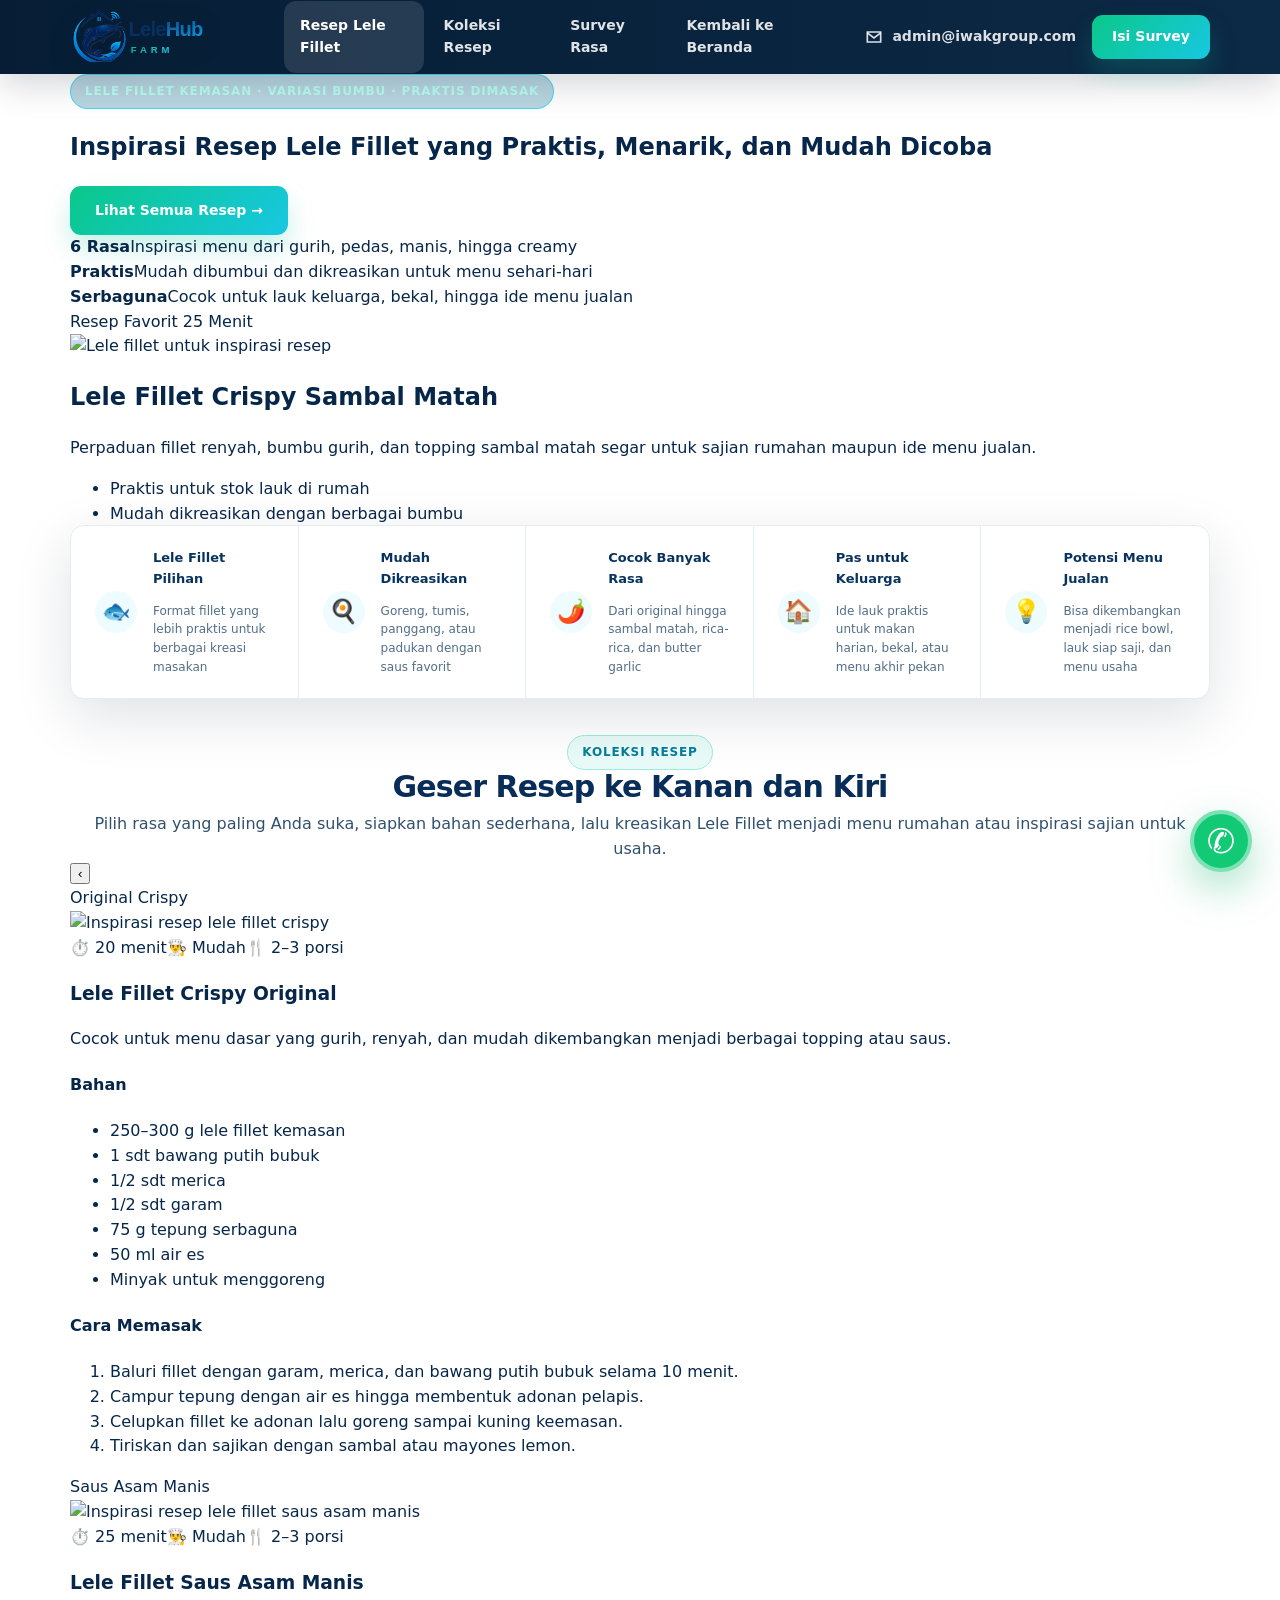
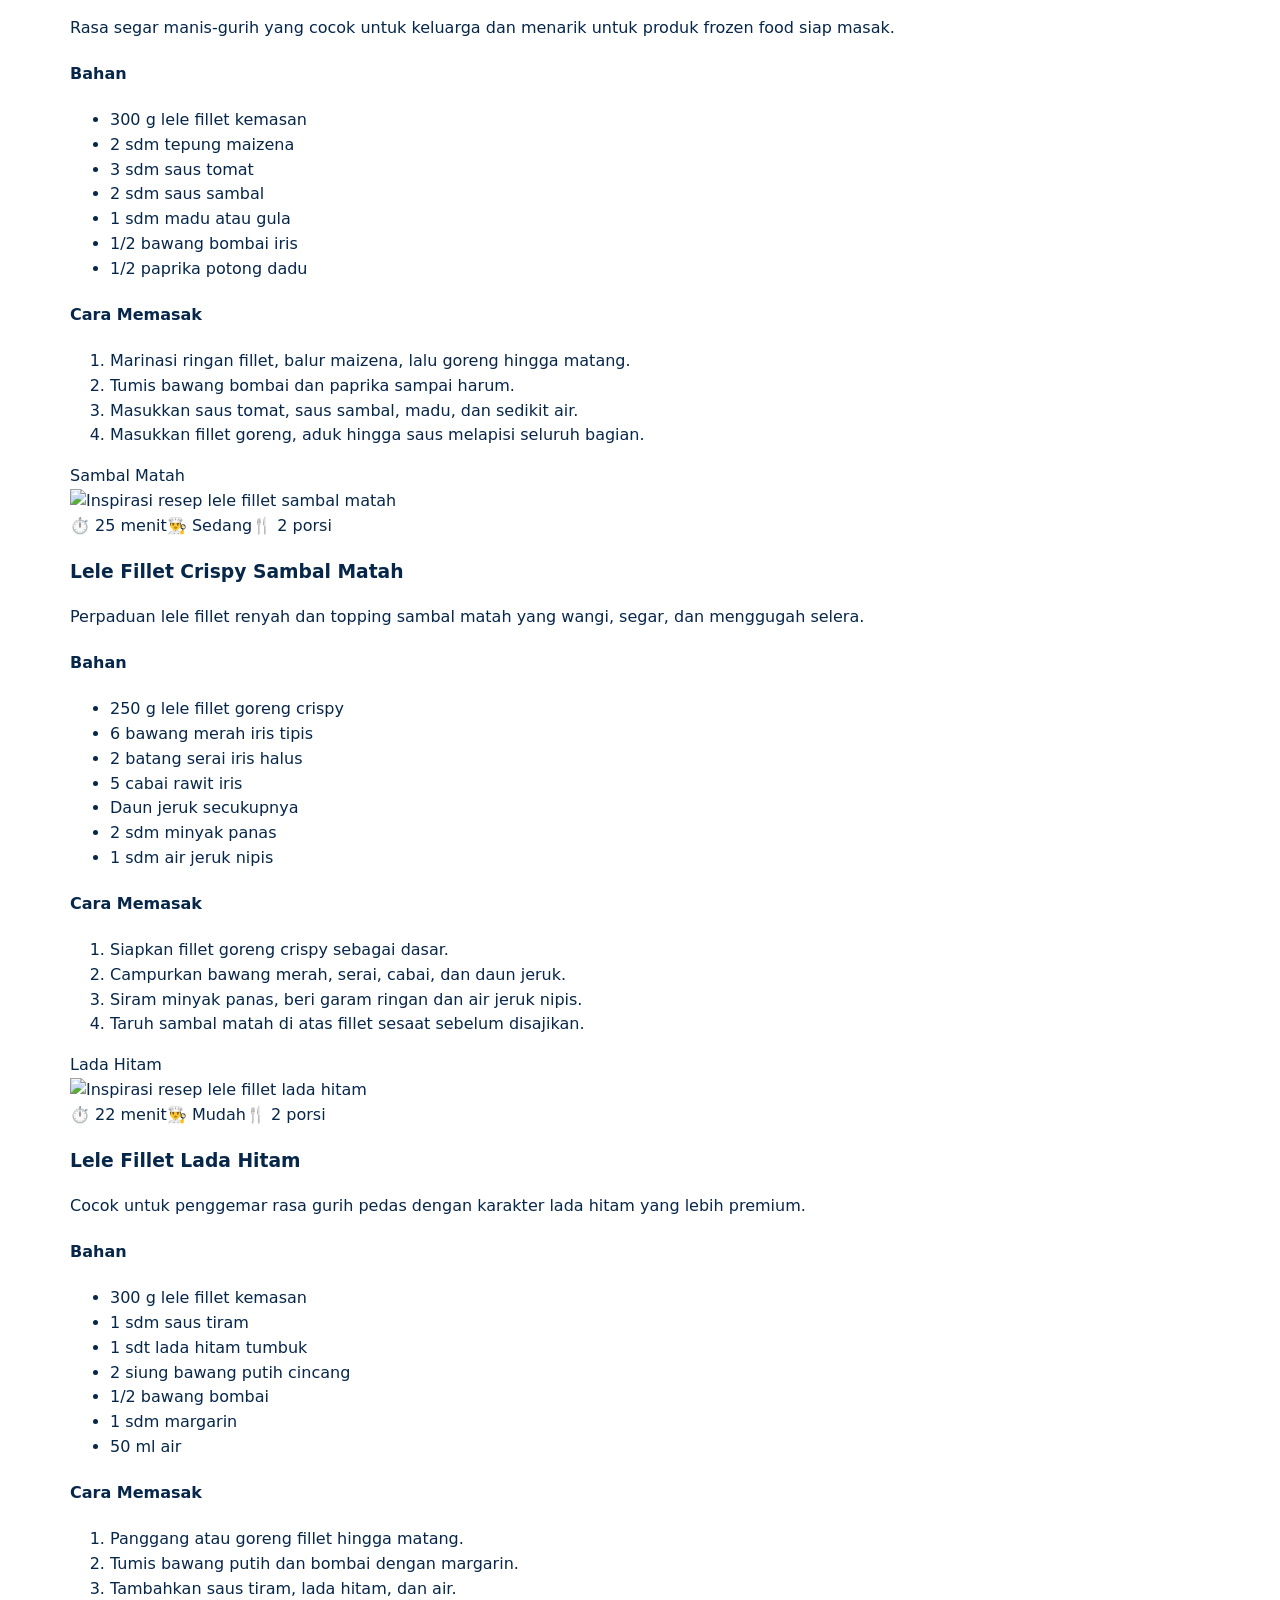
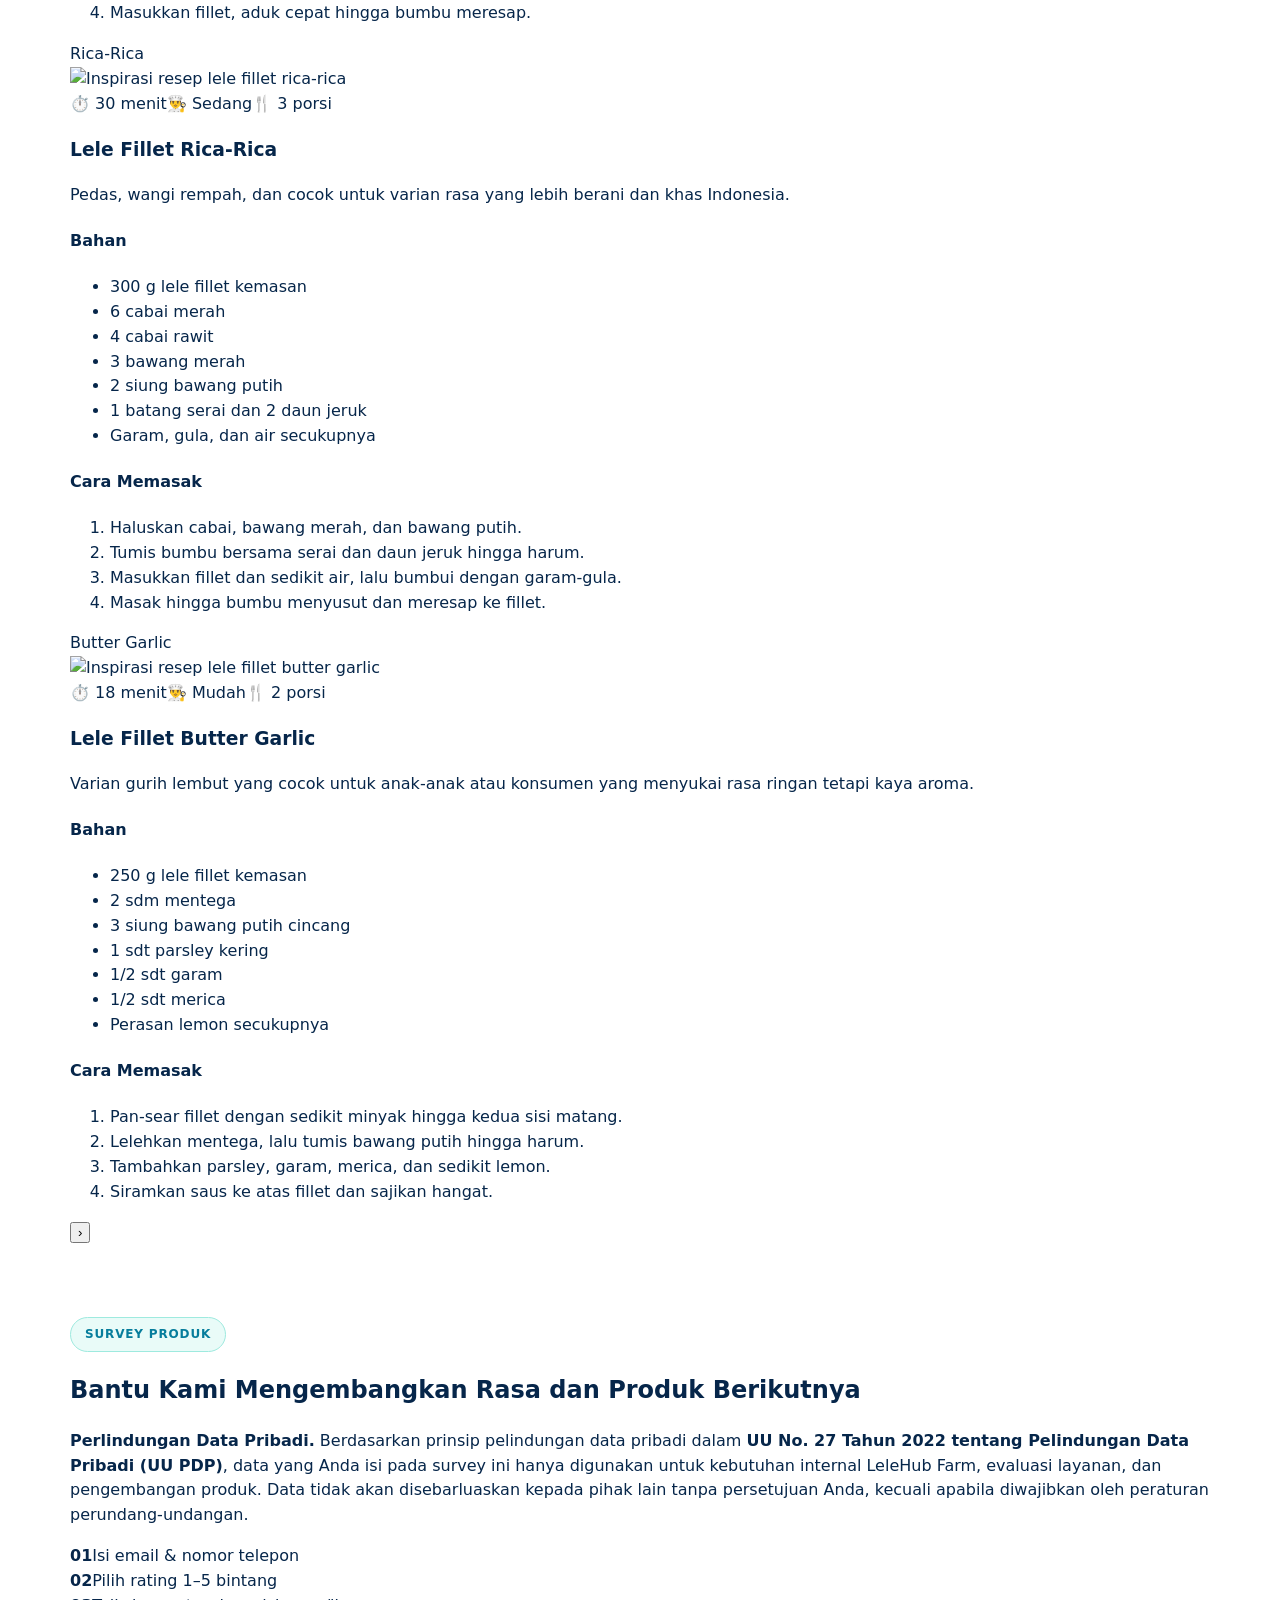
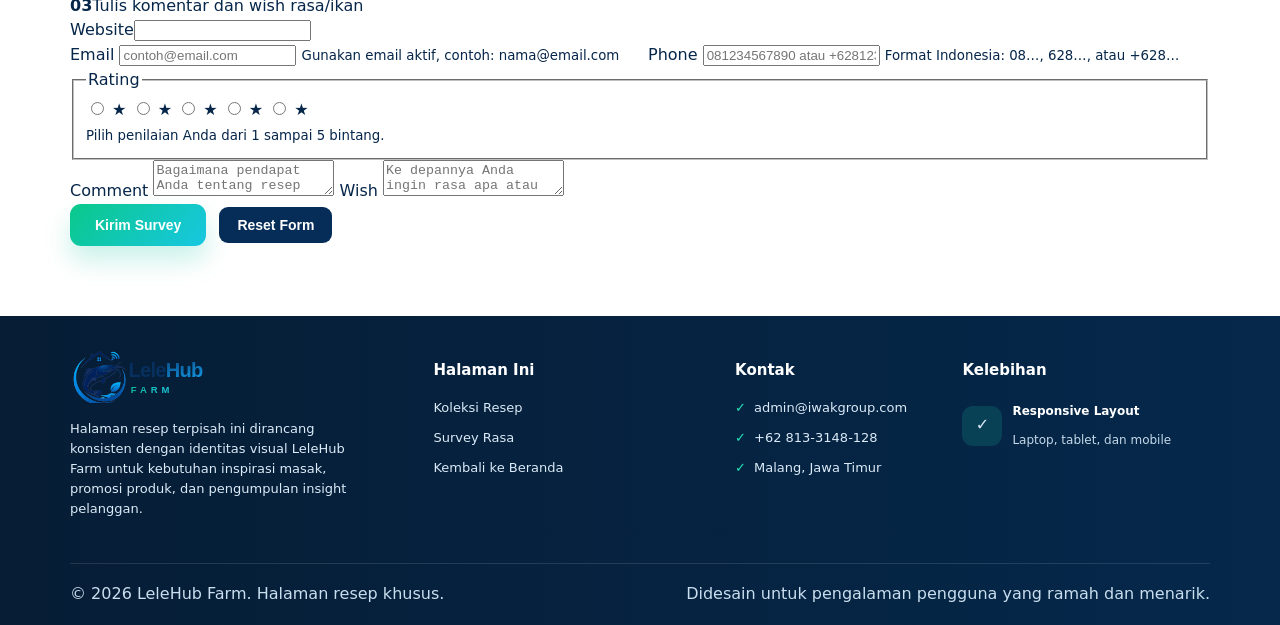
==== crm.html @ bc9664b9 "crm upload" ====
<!doctype html>
<html lang="id">
<head>
  <meta charset="utf-8">
  <meta name="viewport" content="width=device-width, initial-scale=1">
  <meta name="description" content="Inspirasi resep membumbui dan memasak ikan lele fillet kemasan LeleHub Farm. Dilengkapi survey rasa dan produk yang diinginkan pelanggan.">
  <meta name="theme-color" content="#05213d">
  <meta name="robots" content="noindex, nofollow">
  <meta http-equiv="Content-Security-Policy" content="default-src 'self'; img-src 'self' data:; script-src 'self'; style-src 'self'; connect-src 'self' https://docs.google.com https://forms.google.com; base-uri 'self'; object-src 'none'; frame-ancestors 'self'; form-action 'self'; upgrade-insecure-requests">
  <title>Inspirasi Resep Lele Fillet | LeleHub Farm</title>
  <link rel="icon" href="assets/img/favicon.png" type="image/png">
  <link rel="preload" href="assets/img/recipes/lele-sambal-matah-uhd.png" as="image">
  <link rel="stylesheet" href="assets/css/styles.css">
  <link rel="stylesheet" href="assets/css/resep-lele-fillet.css">
</head>
<body class="recipe-page-body">
  <a class="skip-link" href="#main">Lewati ke konten utama</a>

  <header class="header" id="top">
    <div class="container nav-wrap">
      <a class="brand" href="index.html" aria-label="Kembali ke Beranda LeleHub Farm">
        <img src="assets/img/lelehub-logo.svg" alt="LeleHub Farm">
      </a>

      <button class="menu-toggle" id="menuToggle" type="button" aria-controls="navMenu" aria-expanded="false" aria-label="Buka menu navigasi">
        <span></span><span></span><span></span>
      </button>

      <nav class="nav" id="navMenu" aria-label="Menu halaman resep">
        <a class="nav-link active" href="#hero">Resep Lele Fillet</a>
        <a class="nav-link" href="#recipes">Koleksi Resep</a>
        <a class="nav-link" href="#survey">Survey Rasa</a>
        <a class="nav-link" href="index.html">Kembali ke Beranda</a>
      </nav>

      <div class="nav-cta">
        <a class="mail-link" href="mailto:admin@iwakgroup.com?subject=Informasi%20Resep%20Lele%20Fillet%20LeleHub">
          <svg viewBox="0 0 24 24" aria-hidden="true"><path d="M4 6h16v12H4z"></path><path d="m4 7 8 6 8-6"></path></svg>
          <span>admin@iwakgroup.com</span>
        </a>
        <a class="btn btn-primary btn-sm" href="#survey">Isi Survey</a>
      </div>
    </div>
  </header>

  <main id="main">
    <section class="recipe-hero" id="hero">
      <div class="recipe-hero-overlay"></div>
      <div class="container recipe-hero-grid">
        <div class="recipe-hero-copy">
          <span class="eyebrow">Lele Fillet Kemasan · Variasi Bumbu · Praktis Dimasak</span>
          <h1>Inspirasi <strong>Resep Lele Fillet</strong> yang Praktis, Menarik, dan Mudah Dicoba</h1>
          <div class="hero-actions">
            <a class="btn btn-primary" href="#recipes">Lihat Semua Resep →</a>
            <a class="btn btn-ghost" href="#survey">Kasih Masukan</a>
          </div>

          <div class="recipe-mini-stats" aria-label="Keunggulan produk Lele Fillet">
            <div class="recipe-stat"><b>6 Rasa</b><span>Inspirasi menu dari gurih, pedas, manis, hingga creamy</span></div>
            <div class="recipe-stat"><b>Praktis</b><span>Mudah dibumbui dan dikreasikan untuk menu sehari-hari</span></div>
            <div class="recipe-stat"><b>Serbaguna</b><span>Cocok untuk lauk keluarga, bekal, hingga ide menu jualan</span></div>
          </div>
        </div>

        <aside class="recipe-spotlight-card" aria-label="Highlight resep unggulan">
          <div class="recipe-spotlight-top">
            <span class="spotlight-pill">Resep Favorit</span>
            <span class="spotlight-time">25 Menit</span>
          </div>
          <img src="assets/img/recipes/lele-sambal-matah-uhd.png" alt="Lele fillet untuk inspirasi resep" loading="lazy">
          <div class="recipe-spotlight-copy">
            <h2>Lele Fillet Crispy Sambal Matah</h2>
            <p>Perpaduan fillet renyah, bumbu gurih, dan topping sambal matah segar untuk sajian rumahan maupun ide menu jualan.</p>
            <ul>
              <li>Praktis untuk stok lauk di rumah</li>
              <li>Mudah dikreasikan dengan berbagai bumbu</li>
              <li>Cocok dikembangkan menjadi ide menu usaha</li>
            </ul>
          </div>
        </aside>
      </div>
    </section>

    <section class="trust recipe-trust" aria-label="Alasan memilih Lele Fillet LeleHub">
      <div class="container trust-inner">
        <div><span>🐟</span><b>Lele Fillet Pilihan</b><small>Format fillet yang lebih praktis untuk berbagai kreasi masakan</small></div>
        <div><span>🍳</span><b>Mudah Dikreasikan</b><small>Goreng, tumis, panggang, atau padukan dengan saus favorit</small></div>
        <div><span>🌶️</span><b>Cocok Banyak Rasa</b><small>Dari original hingga sambal matah, rica-rica, dan butter garlic</small></div>
        <div><span>🏠</span><b>Pas untuk Keluarga</b><small>Ide lauk praktis untuk makan harian, bekal, atau menu akhir pekan</small></div>
        <div><span>💡</span><b>Potensi Menu Jualan</b><small>Bisa dikembangkan menjadi rice bowl, lauk siap saji, dan menu usaha</small></div>
      </div>
    </section>

    <section class="section recipe-section" id="recipes">
      <div class="container">
        <div class="section-head center">
          <span class="eyebrow dark">Koleksi Resep</span>
          <h2>Geser Resep ke Kanan dan Kiri</h2>
          <p>Pilih rasa yang paling Anda suka, siapkan bahan sederhana, lalu kreasikan Lele Fillet menjadi menu rumahan atau inspirasi sajian untuk usaha.</p>
        </div>

        <div class="recipe-carousel-shell">
          <button class="recipe-carousel-btn prev" type="button" aria-label="Lihat resep sebelumnya" id="recipePrev">‹</button>

          <div class="recipe-carousel" id="recipeCarousel" aria-live="polite">
            <article class="recipe-slide is-active" data-index="0">
              <div class="recipe-slide-media gradient-a">
                <span class="recipe-badge">Original Crispy</span>
                <img src="assets/img/recipes/lele-crispy-original-uhd.png" alt="Inspirasi resep lele fillet crispy" loading="lazy">
              </div>
              <div class="recipe-slide-copy">
                <div class="recipe-meta"><span>⏱️ 20 menit</span><span>👨‍🍳 Mudah</span><span>🍴 2–3 porsi</span></div>
                <h3>Lele Fillet Crispy Original</h3>
                <p class="recipe-desc">Cocok untuk menu dasar yang gurih, renyah, dan mudah dikembangkan menjadi berbagai topping atau saus.</p>
                <div class="recipe-columns">
                  <div>
                    <h4>Bahan</h4>
                    <ul>
                      <li>250–300 g lele fillet kemasan</li>
                      <li>1 sdt bawang putih bubuk</li>
                      <li>1/2 sdt merica</li>
                      <li>1/2 sdt garam</li>
                      <li>75 g tepung serbaguna</li>
                      <li>50 ml air es</li>
                      <li>Minyak untuk menggoreng</li>
                    </ul>
                  </div>
                  <div>
                    <h4>Cara Memasak</h4>
                    <ol>
                      <li>Baluri fillet dengan garam, merica, dan bawang putih bubuk selama 10 menit.</li>
                      <li>Campur tepung dengan air es hingga membentuk adonan pelapis.</li>
                      <li>Celupkan fillet ke adonan lalu goreng sampai kuning keemasan.</li>
                      <li>Tiriskan dan sajikan dengan sambal atau mayones lemon.</li>
                    </ol>
                  </div>
                </div>
              </div>
            </article>

            <article class="recipe-slide" data-index="1">
              <div class="recipe-slide-media gradient-b">
                <span class="recipe-badge">Saus Asam Manis</span>
                <img src="assets/img/recipes/lele-asam-manis-uhd.png" alt="Inspirasi resep lele fillet saus asam manis" loading="lazy">
              </div>
              <div class="recipe-slide-copy">
                <div class="recipe-meta"><span>⏱️ 25 menit</span><span>👨‍🍳 Mudah</span><span>🍴 2–3 porsi</span></div>
                <h3>Lele Fillet Saus Asam Manis</h3>
                <p class="recipe-desc">Rasa segar manis-gurih yang cocok untuk keluarga dan menarik untuk produk frozen food siap masak.</p>
                <div class="recipe-columns">
                  <div>
                    <h4>Bahan</h4>
                    <ul>
                      <li>300 g lele fillet kemasan</li>
                      <li>2 sdm tepung maizena</li>
                      <li>3 sdm saus tomat</li>
                      <li>2 sdm saus sambal</li>
                      <li>1 sdm madu atau gula</li>
                      <li>1/2 bawang bombai iris</li>
                      <li>1/2 paprika potong dadu</li>
                    </ul>
                  </div>
                  <div>
                    <h4>Cara Memasak</h4>
                    <ol>
                      <li>Marinasi ringan fillet, balur maizena, lalu goreng hingga matang.</li>
                      <li>Tumis bawang bombai dan paprika sampai harum.</li>
                      <li>Masukkan saus tomat, saus sambal, madu, dan sedikit air.</li>
                      <li>Masukkan fillet goreng, aduk hingga saus melapisi seluruh bagian.</li>
                    </ol>
                  </div>
                </div>
              </div>
            </article>

            <article class="recipe-slide" data-index="2">
              <div class="recipe-slide-media gradient-c">
                <span class="recipe-badge">Sambal Matah</span>
                <img src="assets/img/recipes/lele-sambal-matah-uhd.png" alt="Inspirasi resep lele fillet sambal matah" loading="lazy">
              </div>
              <div class="recipe-slide-copy">
                <div class="recipe-meta"><span>⏱️ 25 menit</span><span>👨‍🍳 Sedang</span><span>🍴 2 porsi</span></div>
                <h3>Lele Fillet Crispy Sambal Matah</h3>
                <p class="recipe-desc">Perpaduan lele fillet renyah dan topping sambal matah yang wangi, segar, dan menggugah selera.</p>
                <div class="recipe-columns">
                  <div>
                    <h4>Bahan</h4>
                    <ul>
                      <li>250 g lele fillet goreng crispy</li>
                      <li>6 bawang merah iris tipis</li>
                      <li>2 batang serai iris halus</li>
                      <li>5 cabai rawit iris</li>
                      <li>Daun jeruk secukupnya</li>
                      <li>2 sdm minyak panas</li>
                      <li>1 sdm air jeruk nipis</li>
                    </ul>
                  </div>
                  <div>
                    <h4>Cara Memasak</h4>
                    <ol>
                      <li>Siapkan fillet goreng crispy sebagai dasar.</li>
                      <li>Campurkan bawang merah, serai, cabai, dan daun jeruk.</li>
                      <li>Siram minyak panas, beri garam ringan dan air jeruk nipis.</li>
                      <li>Taruh sambal matah di atas fillet sesaat sebelum disajikan.</li>
                    </ol>
                  </div>
                </div>
              </div>
            </article>

            <article class="recipe-slide" data-index="3">
              <div class="recipe-slide-media gradient-d">
                <span class="recipe-badge">Lada Hitam</span>
                <img src="assets/img/recipes/lele-lada-hitam-uhd.png" alt="Inspirasi resep lele fillet lada hitam" loading="lazy">
              </div>
              <div class="recipe-slide-copy">
                <div class="recipe-meta"><span>⏱️ 22 menit</span><span>👨‍🍳 Mudah</span><span>🍴 2 porsi</span></div>
                <h3>Lele Fillet Lada Hitam</h3>
                <p class="recipe-desc">Cocok untuk penggemar rasa gurih pedas dengan karakter lada hitam yang lebih premium.</p>
                <div class="recipe-columns">
                  <div>
                    <h4>Bahan</h4>
                    <ul>
                      <li>300 g lele fillet kemasan</li>
                      <li>1 sdm saus tiram</li>
                      <li>1 sdt lada hitam tumbuk</li>
                      <li>2 siung bawang putih cincang</li>
                      <li>1/2 bawang bombai</li>
                      <li>1 sdm margarin</li>
                      <li>50 ml air</li>
                    </ul>
                  </div>
                  <div>
                    <h4>Cara Memasak</h4>
                    <ol>
                      <li>Panggang atau goreng fillet hingga matang.</li>
                      <li>Tumis bawang putih dan bombai dengan margarin.</li>
                      <li>Tambahkan saus tiram, lada hitam, dan air.</li>
                      <li>Masukkan fillet, aduk cepat hingga bumbu meresap.</li>
                    </ol>
                  </div>
                </div>
              </div>
            </article>

            <article class="recipe-slide" data-index="4">
              <div class="recipe-slide-media gradient-e">
                <span class="recipe-badge">Rica-Rica</span>
                <img src="assets/img/recipes/lele-rica-rica-uhd.png" alt="Inspirasi resep lele fillet rica-rica" loading="lazy">
              </div>
              <div class="recipe-slide-copy">
                <div class="recipe-meta"><span>⏱️ 30 menit</span><span>👨‍🍳 Sedang</span><span>🍴 3 porsi</span></div>
                <h3>Lele Fillet Rica-Rica</h3>
                <p class="recipe-desc">Pedas, wangi rempah, dan cocok untuk varian rasa yang lebih berani dan khas Indonesia.</p>
                <div class="recipe-columns">
                  <div>
                    <h4>Bahan</h4>
                    <ul>
                      <li>300 g lele fillet kemasan</li>
                      <li>6 cabai merah</li>
                      <li>4 cabai rawit</li>
                      <li>3 bawang merah</li>
                      <li>2 siung bawang putih</li>
                      <li>1 batang serai dan 2 daun jeruk</li>
                      <li>Garam, gula, dan air secukupnya</li>
                    </ul>
                  </div>
                  <div>
                    <h4>Cara Memasak</h4>
                    <ol>
                      <li>Haluskan cabai, bawang merah, dan bawang putih.</li>
                      <li>Tumis bumbu bersama serai dan daun jeruk hingga harum.</li>
                      <li>Masukkan fillet dan sedikit air, lalu bumbui dengan garam-gula.</li>
                      <li>Masak hingga bumbu menyusut dan meresap ke fillet.</li>
                    </ol>
                  </div>
                </div>
              </div>
            </article>

            <article class="recipe-slide" data-index="5">
              <div class="recipe-slide-media gradient-f">
                <span class="recipe-badge">Butter Garlic</span>
                <img src="assets/img/recipes/lele-butter-garlic-uhd.png" alt="Inspirasi resep lele fillet butter garlic" loading="lazy">
              </div>
              <div class="recipe-slide-copy">
                <div class="recipe-meta"><span>⏱️ 18 menit</span><span>👨‍🍳 Mudah</span><span>🍴 2 porsi</span></div>
                <h3>Lele Fillet Butter Garlic</h3>
                <p class="recipe-desc">Varian gurih lembut yang cocok untuk anak-anak atau konsumen yang menyukai rasa ringan tetapi kaya aroma.</p>
                <div class="recipe-columns">
                  <div>
                    <h4>Bahan</h4>
                    <ul>
                      <li>250 g lele fillet kemasan</li>
                      <li>2 sdm mentega</li>
                      <li>3 siung bawang putih cincang</li>
                      <li>1 sdt parsley kering</li>
                      <li>1/2 sdt garam</li>
                      <li>1/2 sdt merica</li>
                      <li>Perasan lemon secukupnya</li>
                    </ul>
                  </div>
                  <div>
                    <h4>Cara Memasak</h4>
                    <ol>
                      <li>Pan-sear fillet dengan sedikit minyak hingga kedua sisi matang.</li>
                      <li>Lelehkan mentega, lalu tumis bawang putih hingga harum.</li>
                      <li>Tambahkan parsley, garam, merica, dan sedikit lemon.</li>
                      <li>Siramkan saus ke atas fillet dan sajikan hangat.</li>
                    </ol>
                  </div>
                </div>
              </div>
            </article>
          </div>

          <button class="recipe-carousel-btn next" type="button" aria-label="Lihat resep berikutnya" id="recipeNext">›</button>
        </div>

        <div class="recipe-dots" id="recipeDots" aria-label="Pilih resep"></div>
      </div>
    </section>

    <section class="section survey-section" id="survey">
      <div class="container survey-grid">
        <div class="survey-intro">
          <span class="eyebrow dark">Survey Produk</span>
          <h2>Bantu Kami Mengembangkan Rasa dan Produk Berikutnya</h2>
          <p class="survey-disclosure"><strong>Perlindungan Data Pribadi.</strong> Berdasarkan prinsip pelindungan data pribadi dalam <strong>UU No. 27 Tahun 2022 tentang Pelindungan Data Pribadi (UU PDP)</strong>, data yang Anda isi pada survey ini hanya digunakan untuk kebutuhan internal LeleHub Farm, evaluasi layanan, dan pengembangan produk. Data tidak akan disebarluaskan kepada pihak lain tanpa persetujuan Anda, kecuali apabila diwajibkan oleh peraturan perundang-undangan.</p>
          <div class="survey-benefits">
            <div><b>01</b><span>Isi email & nomor telepon</span></div>
            <div><b>02</b><span>Pilih rating 1–5 bintang</span></div>
            <div><b>03</b><span>Tulis komentar dan wish rasa/ikan</span></div>
          </div>
        </div>

        <div class="survey-card">
          <form class="survey-form" id="surveyForm" novalidate>
            <div class="survey-hp" aria-hidden="true">
              <label>Website<input type="text" name="website" tabindex="-1" autocomplete="off"></label>
            </div>
            <div class="field-row">
              <label>
                <span>Email</span>
                <input type="email" id="surveyEmail" name="email" placeholder="contoh@email.com" autocomplete="email" maxlength="254" aria-describedby="emailHelp emailError" required>
                <small class="field-help" id="emailHelp">Gunakan email aktif, contoh: nama@email.com</small>
                <small class="field-error" id="emailError" aria-live="polite"></small>
              </label>
              <label>
                <span>Phone</span>
                <input type="tel" id="surveyPhone" name="phone" placeholder="081234567890 atau +6281234567890" autocomplete="tel" inputmode="tel" maxlength="20" aria-describedby="phoneHelp phoneError" required>
                <small class="field-help" id="phoneHelp">Format Indonesia: 08…, 628…, atau +628…</small>
                <small class="field-error" id="phoneError" aria-live="polite"></small>
              </label>
            </div>

            <fieldset class="rating-fieldset">
              <legend>Rating</legend>
              <div class="star-rating" role="radiogroup" aria-label="Rating bintang 1 sampai 5">
                <input type="radio" id="star5" name="rating" value="5" required>
                <label for="star5" title="5 bintang">★</label>
                <input type="radio" id="star4" name="rating" value="4">
                <label for="star4" title="4 bintang">★</label>
                <input type="radio" id="star3" name="rating" value="3">
                <label for="star3" title="3 bintang">★</label>
                <input type="radio" id="star2" name="rating" value="2">
                <label for="star2" title="2 bintang">★</label>
                <input type="radio" id="star1" name="rating" value="1">
                <label for="star1" title="1 bintang">★</label>
              </div>
              <small class="rating-help" id="ratingText">Pilih penilaian Anda dari 1 sampai 5 bintang.</small>
            </fieldset>

            <label>
              <span>Comment</span>
              <textarea name="comment" placeholder="Bagaimana pendapat Anda tentang resep atau produk lele fillet ini?" required></textarea>
            </label>

            <label>
              <span>Wish</span>
              <textarea name="wish" placeholder="Ke depannya Anda ingin rasa apa atau jenis ikan apa yang ingin tersedia?" required></textarea>
            </label>

            <div class="form-actions survey-actions">
              <button class="btn btn-primary" type="submit">Kirim Survey</button>
              <button class="btn btn-dark" type="reset">Reset Form</button>
            </div>
            <p class="form-status survey-status" id="surveyStatus" aria-live="polite"></p>
          </form>
        </div>
      </div>
    </section>
  </main>

  <footer class="footer">
    <div class="container footer-grid">
      <div>
        <img class="footer-logo" src="assets/img/lelehub-logo.svg" alt="LeleHub Farm">
        <p>Halaman resep terpisah ini dirancang konsisten dengan identitas visual LeleHub Farm untuk kebutuhan inspirasi masak, promosi produk, dan pengumpulan insight pelanggan.</p>
      </div>
      <div>
        <h3>Halaman Ini</h3>
        <ul class="footer-list">
          <li><a href="#recipes">Koleksi Resep</a></li>
          <li><a href="#survey">Survey Rasa</a></li>
          <li><a href="index.html">Kembali ke Beranda</a></li>
        </ul>
      </div>
      <div>
        <h3>Kontak</h3>
        <ul class="footer-list check-list">
          <li>admin@iwakgroup.com</li>
          <li>+62 813-3148-128</li>
          <li>Malang, Jawa Timur</li>
        </ul>
      </div>
      <div>
        <h3>Kelebihan</h3>
        <div class="secure-badge">
          <span>✓</span>
          <b>Responsive Layout</b>
          <small>Laptop, tablet, dan mobile</small>
        </div>
      </div>
    </div>
    <div class="container footer-bottom">
      <span>© 2026 LeleHub Farm. Halaman resep khusus.</span>
      <span>Didesain untuk pengalaman pengguna yang ramah dan menarik.</span>
    </div>
  </footer>

  <a class="wa-float" href="https://wa.me/628133148128?text=Halo%20LeleHub%2C%20saya%20ingin%20bertanya%20tentang%20resep%20lele%20fillet." target="_blank" rel="noopener noreferrer" aria-label="Hubungi LeleHub Farm melalui WhatsApp">✆</a>

  <script src="assets/js/main.js"></script>
  <script src="assets/js/resep-lele-fillet.js"></script>
</body>
</html>
---- assets/css/styles.css ----
:root{
  --navy:#061d35;
  --navy-2:#082b4f;
  --blue:#096bb8;
  --cyan:#22d7f5;
  --teal:#12cba3;
  --green:#06c985;
  --ink:#06264a;
  --muted:#5d7188;
  --soft:#f4f8fc;
  --line:#dce7f1;
  --white:#ffffff;
  --shadow:0 18px 55px rgba(3,29,56,.13);
  --radius:18px;
  --max:1140px;
}
*{box-sizing:border-box}
html{scroll-behavior:smooth}
body{margin:0;font-family:Inter,ui-sans-serif,system-ui,-apple-system,BlinkMacSystemFont,"Segoe UI",Arial,sans-serif;color:var(--ink);background:#fff;line-height:1.55;text-rendering:optimizeLegibility}
a{color:inherit;text-decoration:none}
img{display:block;max-width:100%}
.container{width:min(var(--max),calc(100% - 48px));margin-inline:auto}
.skip-link{position:absolute;left:-999px;top:8px;background:#fff;color:#000;padding:10px 14px;z-index:1000;border-radius:8px}.skip-link:focus{left:8px}
.header{position:sticky;top:0;z-index:100;background:linear-gradient(90deg,#061d35 0%,#0c2945 100%);box-shadow:0 10px 35px rgba(1,17,34,.18)}
.nav-wrap{height:74px;display:flex;align-items:center;gap:24px}
.brand{display:flex;align-items:center;flex:0 0 auto}.brand img{width:166px;height:auto}
.nav{display:flex;align-items:center;gap:4px;margin-left:auto}.nav-link{font-size:14px;font-weight:760;color:rgba(255,255,255,.88);padding:14px 16px;border-radius:12px;transition:.2s ease}.nav-link:hover,.nav-link.active{background:rgba(255,255,255,.12);color:#fff}
.nav-cta{display:flex;align-items:center;gap:16px;margin-left:8px}.mail-link{display:flex;align-items:center;gap:8px;color:rgba(255,255,255,.86);font-size:14px;font-weight:760;white-space:nowrap}.mail-link svg{width:20px;height:20px}.mail-link svg path{fill:none;stroke:currentColor;stroke-width:2}
.btn{display:inline-flex;align-items:center;justify-content:center;gap:8px;border:0;border-radius:11px;padding:13px 25px;font-weight:800;font-size:14px;cursor:pointer;transition:.2s ease;white-space:nowrap}.btn-primary{background:linear-gradient(135deg,#0ac88a,#18c7e2);color:#fff;box-shadow:0 14px 26px rgba(9,192,151,.22)}.btn-primary:hover{transform:translateY(-1px);box-shadow:0 18px 34px rgba(9,192,151,.28)}.btn-ghost{color:#fff;background:rgba(255,255,255,.05);border:1px solid rgba(255,255,255,.85)}.btn-dark{background:#062d58;color:#fff;padding:10px 18px;border-radius:9px}.btn-sm{padding:11px 20px}.menu-toggle{display:none;background:transparent;border:0;width:42px;height:42px;border-radius:10px;align-items:center;justify-content:center;flex-direction:column;gap:5px}.menu-toggle span{width:22px;height:2px;background:#fff;border-radius:9px}
.hero{position:relative;min-height:560px;background-image:url('../img/hero-bg.jpg');background-size:cover;background-position:center top;overflow:hidden}.hero-overlay{position:absolute;inset:0;background:linear-gradient(90deg,rgba(4,25,49,.95) 0%,rgba(4,25,49,.79) 39%,rgba(4,25,49,.36) 78%,rgba(4,25,49,.16) 100%)}.hero:after{content:"";position:absolute;inset:auto 0 0 0;height:140px;background:linear-gradient(0deg,rgba(4,25,49,.35),transparent)}
.hero-grid{position:relative;z-index:2;display:grid;grid-template-columns:minmax(0,1.06fr) 390px;gap:54px;align-items:center;padding:58px 0 70px}.hero-copy{max-width:640px}.eyebrow{display:inline-flex;align-items:center;border:1px solid rgba(34,215,245,.75);color:#b8fff2;background:rgba(0,108,146,.28);border-radius:999px;padding:7px 14px;text-transform:uppercase;letter-spacing:.07em;font-weight:850;font-size:12px}.hero h1{font-size:clamp(42px,6vw,66px);line-height:1.06;margin:22px 0 20px;color:#fff;letter-spacing:-.055em}.hero h1 strong{display:block;color:#43e2d3;font-weight:900}.hero p{font-size:18px;color:#eff9ff;max-width:570px;margin:0 0 24px}.mini-features{display:flex;flex-wrap:wrap;gap:14px;margin:28px 0 26px}.mini-item{display:grid;grid-template-columns:42px 1fr;column-gap:12px;align-items:center;color:#fff;background:rgba(6,40,73,.62);border:1px solid rgba(255,255,255,.12);backdrop-filter:blur(8px);border-radius:14px;padding:12px 16px;min-width:172px}.mini-item span{grid-row:1/3;width:42px;height:42px;display:grid;place-items:center;border-radius:12px;background:rgba(8,201,169,.18);font-size:20px}.mini-item b{font-size:13px}.mini-item small{display:block;color:#d7e8f5;font-size:12px}.hero-actions{display:flex;gap:18px;flex-wrap:wrap}.hero-card{background:rgba(7,41,77,.86);border:1px solid rgba(64,188,255,.45);border-radius:24px;padding:24px;box-shadow:0 24px 70px rgba(0,14,33,.35);backdrop-filter:blur(10px);align-self:end}.farm-badge{display:flex;align-items:center;justify-content:space-between;gap:20px;margin-bottom:18px}.farm-badge img{width:170px}.farm-badge span{display:inline-flex;align-items:center;gap:8px;color:#85ffd5;border:1px solid rgba(12,203,163,.45);background:rgba(12,203,163,.12);border-radius:999px;font-weight:900;padding:8px 13px;font-size:13px;white-space:nowrap}.farm-badge i{width:10px;height:10px;background:#16f19c;border-radius:50%;box-shadow:0 0 0 7px rgba(22,241,156,.15)}.hero-card-item{display:grid;grid-template-columns:54px 1fr;gap:16px;align-items:center;background:rgba(255,255,255,.08);border:1px solid rgba(255,255,255,.13);border-radius:18px;padding:17px;margin-top:14px}.hero-card-item span{width:54px;height:54px;border-radius:15px;display:grid;place-items:center;background:#145f97;font-size:24px}.hero-card-item b{display:block;color:#fff;font-size:17px}.hero-card-item small{display:block;color:#d9e7f4;font-size:13px;line-height:1.45}
.trust{position:relative;z-index:5;margin-top:-42px}.trust-inner{display:grid;grid-template-columns:repeat(5,1fr);background:#fff;border-radius:14px;box-shadow:var(--shadow);border:1px solid #e4edf6;overflow:hidden}.trust-inner div{display:grid;grid-template-columns:46px 1fr;align-items:center;gap:12px;padding:22px 24px;border-right:1px solid #e4edf6}.trust-inner div:last-child{border-right:0}.trust-inner span{grid-row:1/3;width:42px;height:42px;border-radius:50%;display:grid;place-items:center;background:#eefbff;color:#0387e8;font-size:23px}.trust-inner b{display:block;color:#08335e;font-size:13px}.trust-inner small{display:block;color:#526e88;font-size:12px;margin-top:1px}.section{padding:36px 0}.section-head h2{font-size:30px;line-height:1.1;color:#082d58;margin:0 0 9px;letter-spacing:-.03em}.section-head p{color:#31506d;margin:0}.center{text-align:center}.product-grid{display:grid;grid-template-columns:1fr 1fr;gap:22px;margin:28px auto 0;max-width:970px}.product-card{display:grid;grid-template-columns:1.06fr 1fr;background:#fff;border:1px solid #e2ebf4;border-radius:14px;overflow:hidden;box-shadow:0 10px 32px rgba(5,37,73,.08)}.product-card img{width:100%;height:100%;min-height:214px;object-fit:cover}.product-copy{padding:24px 24px}.product-copy h3{font-size:18px;color:#082d58;margin:0 0 7px}.product-copy p{margin:0 0 16px;color:#405a72;font-size:14px}.product-copy ul{list-style:none;padding:0;margin:0 0 18px;display:grid;gap:8px}.product-copy li{font-size:13px;color:#29475f}.product-copy li:before{content:"✓";color:#00b985;font-weight:900;margin-right:8px}.why{padding-top:14px}.why-grid{display:grid;grid-template-columns:repeat(5,1fr);gap:18px;margin-top:24px}.why-grid article{text-align:center;border:1px solid #e5eef5;background:#fff;border-radius:15px;box-shadow:0 10px 30px rgba(5,38,74,.06);padding:26px 17px}.why-grid span{width:48px;height:48px;border-radius:50%;display:grid;place-items:center;margin:0 auto 13px;color:#05ac93;border:2px solid #14c9ad;font-size:24px;font-weight:900}.why-grid h3{font-size:14px;color:#082d58;margin:0 0 7px}.why-grid p{font-size:12px;line-height:1.45;color:#405a72;margin:0}.gallery-section{padding-top:0;background:linear-gradient(180deg,#fff 0%,#f7fbff 100%)}.gallery-wrap{display:grid;grid-template-columns:42px 1fr 42px;gap:14px;align-items:center;margin-top:24px}.gallery{display:grid;grid-template-columns:repeat(5,1fr);gap:16px;overflow-x:auto;scrollbar-width:none}.gallery::-webkit-scrollbar{display:none}.gallery-item{border:0;padding:0;display:block;background:#fff;border-radius:10px;overflow:hidden;box-shadow:0 10px 26px rgba(4,35,67,.12);cursor:pointer}.gallery-item img{width:100%;aspect-ratio:1.5/1;object-fit:cover;transition:transform .25s ease}.gallery-item:hover img{transform:scale(1.05)}.gallery-arrow{width:42px;height:42px;border-radius:50%;border:1px solid #082d58;background:#fff;color:#082d58;font-size:28px;line-height:1;cursor:pointer;transition:.2s ease}.gallery-arrow:hover{background:#082d58;color:#fff}.partnership{padding:4px 0 26px;background:#f7fbff}.partner-card{background:linear-gradient(100deg,#061e3a 0%,#062a55 62%,#05213d 100%);border-radius:16px;color:#fff;display:grid;grid-template-columns:1.05fr 1.55fr 230px;align-items:center;gap:24px;padding:26px 36px;box-shadow:var(--shadow)}.partner-copy h2{margin:0 0 8px;font-size:28px;line-height:1.1}.partner-copy h2 strong{display:block;color:#2fe1ca}.partner-copy p{margin:0;color:#dbeaf7;font-size:14px}.partner-benefits{display:grid;grid-template-columns:repeat(4,1fr);gap:18px;text-align:center;border-left:1px solid rgba(255,255,255,.18);padding-left:26px}.partner-benefits span{display:block;color:#17d7ff;font-size:28px;margin-bottom:7px}.partner-benefits b{display:block;font-size:12px;line-height:1.25}.partner-actions{display:grid;gap:12px}.email-plain{display:block;text-align:center;color:#fff;font-weight:750;font-size:13px}.footer{background:linear-gradient(90deg,#061d35,#05284b);color:#dcecf8;padding:34px 0 0}.footer-grid{display:grid;grid-template-columns:1.25fr 1fr .7fr 1fr;gap:54px}.footer-logo{width:165px;margin-bottom:14px}.footer p{font-size:13px;color:#dbeaf7;margin:0 0 16px;max-width:320px}.footer h3{color:#fff;font-size:15px;margin:9px 0 16px}.footer-list{list-style:none;padding:0;margin:0;display:grid;gap:10px}.footer-list li,.footer-list a{font-size:13px;color:#dbeaf7}.footer-list a:hover{color:#53e8d7}.check-list li:before{content:"✓";color:#26e3b6;margin-right:8px}.socials{display:flex;align-items:center;gap:8px;flex-wrap:wrap}.socials a{width:28px;height:28px;border-radius:50%;display:grid;place-items:center;background:rgba(255,255,255,.12);font-size:11px;font-weight:900;color:#fff}.socials span{font-size:12px;margin-left:6px}.secure-badge{margin-top:20px;display:grid;grid-template-columns:40px 1fr;gap:10px;align-items:center}.secure-badge span{width:40px;height:40px;border-radius:11px;background:rgba(32,226,183,.14);display:grid;place-items:center;grid-row:1/3}.secure-badge b{font-size:12px;color:#fff}.secure-badge small{font-size:12px;color:#c5d9e9}.footer-bottom{border-top:1px solid rgba(255,255,255,.12);margin-top:28px;padding:18px 0;display:flex;justify-content:space-between;gap:16px;color:#c9deee}.wa-float{position:fixed;right:28px;bottom:28px;z-index:90;width:62px;height:62px;border-radius:50%;display:grid;place-items:center;background:#12ca75;color:#fff;font-size:34px;font-weight:900;box-shadow:0 16px 40px rgba(12,176,106,.35);border:4px solid rgba(255,255,255,.45)}.lightbox{position:fixed;inset:0;background:rgba(0,13,28,.82);display:none;align-items:center;justify-content:center;z-index:200;padding:24px}.lightbox.open{display:flex}.lightbox img{max-width:min(920px,92vw);max-height:82vh;border-radius:16px;box-shadow:0 30px 80px rgba(0,0,0,.4)}.lightbox-close{position:absolute;top:24px;right:28px;width:44px;height:44px;border-radius:50%;border:1px solid rgba(255,255,255,.4);background:rgba(255,255,255,.1);color:#fff;font-size:32px;cursor:pointer}
@media (max-width:1080px){.nav-wrap{gap:14px}.nav-link{padding:12px 10px;font-size:13px}.mail-link span{display:none}.hero-grid{grid-template-columns:1fr 345px;gap:28px}.trust-inner{grid-template-columns:repeat(3,1fr)}.trust-inner div{border-bottom:1px solid #e4edf6}.trust-inner div:nth-child(3){border-right:0}.trust-inner div:nth-child(n+4){border-bottom:0}.why-grid{grid-template-columns:repeat(3,1fr)}.partner-card{grid-template-columns:1fr}.partner-benefits{border-left:0;border-top:1px solid rgba(255,255,255,.18);padding-left:0;padding-top:20px}.partner-actions{grid-template-columns:220px 1fr;align-items:center}.footer-grid{grid-template-columns:1fr 1fr}}
@media (max-width:820px){.container{width:min(100% - 32px,var(--max))}.nav-wrap{height:auto;min-height:70px}.brand img{width:154px}.menu-toggle{display:flex;margin-left:auto}.nav{position:absolute;top:70px;left:16px;right:16px;background:#082b4f;border:1px solid rgba(255,255,255,.12);border-radius:16px;padding:12px;display:none;flex-direction:column;align-items:stretch;box-shadow:0 20px 48px rgba(0,0,0,.28)}.nav.open{display:flex}.nav-link{padding:13px 14px}.nav-cta{display:none}.hero{min-height:auto}.hero-grid{grid-template-columns:1fr;padding:44px 0 82px}.hero-card{max-width:480px}.hero h1{font-size:46px}.trust{margin-top:-54px}.trust-inner{grid-template-columns:1fr 1fr}.trust-inner div{border-right:1px solid #e4edf6!important;border-bottom:1px solid #e4edf6!important}.trust-inner div:nth-child(2n){border-right:0!important}.trust-inner div:last-child{grid-column:1/-1;border-bottom:0!important}.product-grid{grid-template-columns:1fr}.product-card{grid-template-columns:1fr 1fr}.why-grid{grid-template-columns:1fr 1fr}.gallery-wrap{grid-template-columns:1fr}.gallery-arrow{display:none}.gallery{grid-template-columns:repeat(5,220px);padding-bottom:8px}.partner-benefits{grid-template-columns:repeat(2,1fr)}.partner-actions{grid-template-columns:1fr}.footer-grid{grid-template-columns:1fr 1fr}.footer-bottom{flex-direction:column}.wa-float{width:56px;height:56px;right:18px;bottom:18px}}
@media (max-width:560px){.container{width:min(100% - 24px,var(--max))}.hero h1{font-size:38px;letter-spacing:-.04em}.hero p{font-size:16px}.eyebrow{font-size:10px}.mini-features{display:grid}.mini-item{min-width:0}.hero-actions .btn{width:100%}.hero-card{padding:18px;border-radius:18px}.farm-badge{align-items:flex-start}.farm-badge img{width:142px}.farm-badge span{font-size:11px}.hero-card-item{grid-template-columns:46px 1fr;padding:13px}.hero-card-item span{width:46px;height:46px}.trust-inner{grid-template-columns:1fr}.trust-inner div{border-right:0!important}.section{padding:30px 0}.section-head h2{font-size:27px}.product-card{grid-template-columns:1fr}.product-card img{min-height:190px}.why-grid{grid-template-columns:1fr}.partner-card{padding:24px 20px}.partner-benefits{grid-template-columns:1fr 1fr;gap:14px}.footer-grid{grid-template-columns:1fr;gap:24px}.footer-logo{width:150px}.gallery{grid-template-columns:repeat(5,78vw)}}

/* Functional anchor targets and focused sections */
#home,#about,#products,#farm,#gallery,#kemitraan,#mitra,#kontak{scroll-margin-top:92px}
.eyebrow.dark{color:#067d9c;background:#e9fbf8;border-color:#9eeadf}
.partner-form-section{background:linear-gradient(180deg,#f7fbff 0%,#ffffff 100%);padding-top:42px}
.partner-form-grid{display:grid;grid-template-columns:.85fr 1.15fr;gap:28px;align-items:start}
.form-intro{background:#fff;border:1px solid #e1ebf4;border-radius:18px;padding:30px;box-shadow:0 16px 46px rgba(5,38,74,.08)}
.form-intro h2,.contact-card h2{font-size:32px;line-height:1.1;color:#082d58;margin:18px 0 12px;letter-spacing:-.035em}
.form-intro p,.contact-card p{color:#405a72;margin:0;font-size:15px}
.form-points{display:grid;gap:12px;margin-top:24px}
.form-points div{display:grid;grid-template-columns:38px 1fr;align-items:center;gap:12px;background:#f3f9ff;border:1px solid #e1edf7;border-radius:14px;padding:12px}
.form-points b{width:38px;height:38px;border-radius:50%;display:grid;place-items:center;background:linear-gradient(135deg,#0ac88a,#18c7e2);color:#fff}
.form-points span{font-size:13px;color:#173b5d;font-weight:700}
.partner-form{background:#fff;border:1px solid #e1ebf4;border-radius:18px;padding:26px;box-shadow:0 16px 46px rgba(5,38,74,.08)}
.field-row{display:grid;grid-template-columns:1fr 1fr;gap:16px}
.partner-form label{display:grid;gap:8px;color:#082d58;font-size:13px;font-weight:850;margin-bottom:16px}
.partner-form input,.partner-form select,.partner-form textarea{width:100%;border:1px solid #d6e4ef;border-radius:12px;background:#fbfdff;padding:13px 14px;font:inherit;color:#082d58;outline:none;transition:.2s ease}
.partner-form textarea{min-height:116px;resize:vertical}
.partner-form input:focus,.partner-form select:focus,.partner-form textarea:focus{border-color:#13c7d9;box-shadow:0 0 0 4px rgba(19,199,217,.12);background:#fff}
.form-actions{display:flex;gap:13px;flex-wrap:wrap;align-items:center}
.form-status{margin:14px 0 0;color:#047d69;font-weight:800;font-size:13px;min-height:20px}
.contact-section{background:#fff;padding:22px 0 34px}
.contact-card{background:linear-gradient(135deg,#edfaff 0%,#ffffff 52%,#eefcf8 100%);border:1px solid #dfeaf3;border-radius:20px;box-shadow:var(--shadow);padding:30px;display:grid;grid-template-columns:.82fr 1.18fr;gap:28px;align-items:center}
.contact-actions{display:grid;grid-template-columns:repeat(4,1fr);gap:14px}
.contact-tile{display:grid;gap:5px;align-content:center;min-height:122px;background:#fff;border:1px solid #e1ebf4;border-radius:16px;padding:18px;box-shadow:0 10px 30px rgba(5,38,74,.06);transition:.2s ease;text-align:center}
.contact-tile:hover{transform:translateY(-2px);border-color:#33d4e4;box-shadow:0 18px 40px rgba(5,38,74,.11)}
.contact-tile span{font-size:28px}.contact-tile b{color:#082d58;font-size:14px}.contact-tile small{color:#536d85;font-size:12px;word-break:break-word}
@media (max-width:1080px){.contact-actions{grid-template-columns:repeat(2,1fr)}}
@media (max-width:820px){.partner-form-grid,.contact-card{grid-template-columns:1fr}.field-row{grid-template-columns:1fr}.contact-actions{grid-template-columns:1fr 1fr}.form-actions .btn{flex:1}}
@media (max-width:560px){#home,#about,#products,#farm,#gallery,#kemitraan,#mitra,#kontak{scroll-margin-top:82px}.form-intro,.partner-form,.contact-card{padding:20px}.form-intro h2,.contact-card h2{font-size:27px}.contact-actions{grid-template-columns:1fr}.form-actions .btn{width:100%}.brand img{width:168px}.nav{top:72px}}

/* HD brand/image refinement */
.brand img{width:190px;filter:drop-shadow(0 6px 16px rgba(0,0,0,.12))}.footer-logo{width:190px}.farm-badge img{width:184px}
.product-card img[src$="product-feed.png"]{object-fit:contain;background:linear-gradient(135deg,#f7fbff,#ffffff);padding:20px}
.hero{background-position:center center}.gallery-item img,.product-card img{image-rendering:auto}
@media (max-width:820px){.brand img{width:174px}.footer-logo{width:170px}.farm-badge img{width:168px}}
@media (max-width:560px){.brand img{width:168px}.farm-badge img{width:152px}.footer-logo{width:160px}}
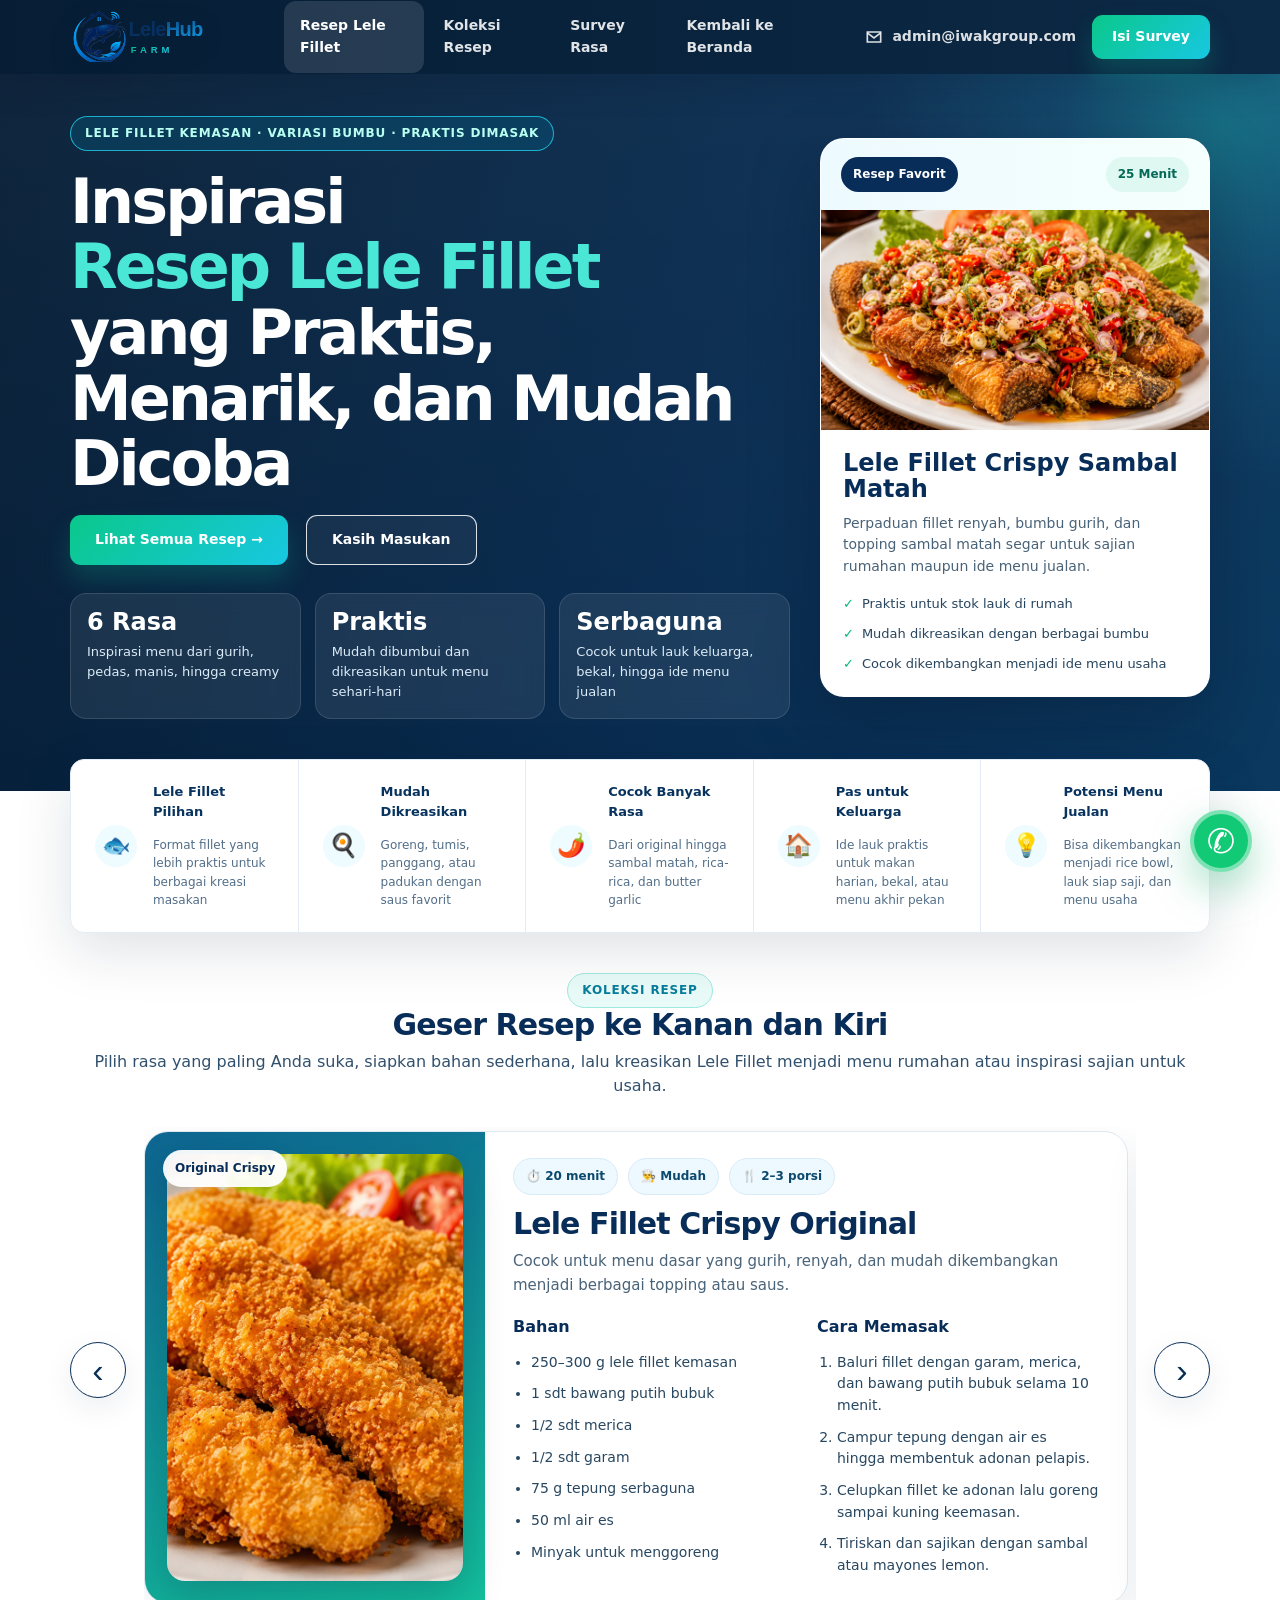
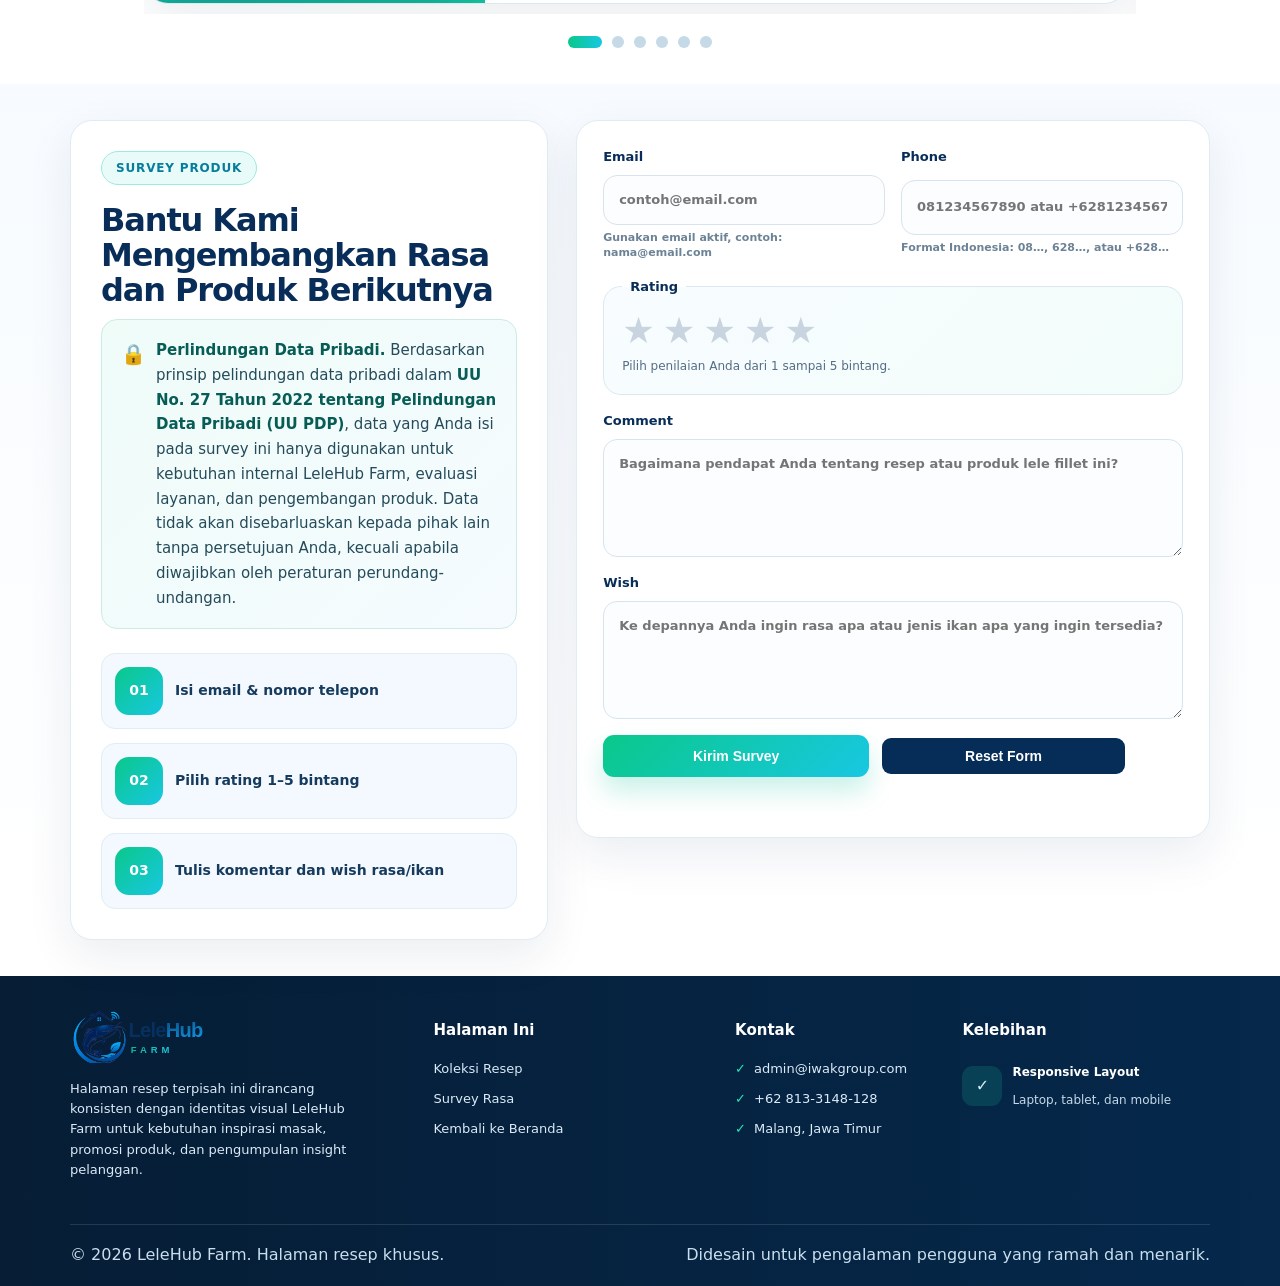
==== commit 74386657: "crm page update" ====
--- a/crm.html
+++ b/crm.html
@@ -6,7 +6,7 @@
   <meta name="description" content="Inspirasi resep membumbui dan memasak ikan lele fillet kemasan LeleHub Farm. Dilengkapi survey rasa dan produk yang diinginkan pelanggan.">
   <meta name="theme-color" content="#05213d">
   <meta name="robots" content="noindex, nofollow">
-  <meta http-equiv="Content-Security-Policy" content="default-src 'self'; img-src 'self' data:; script-src 'self'; style-src 'self'; connect-src 'self' https://docs.google.com https://forms.google.com; base-uri 'self'; object-src 'none'; frame-ancestors 'self'; form-action 'self'; upgrade-insecure-requests">
+  <meta http-equiv="Content-Security-Policy" content="default-src 'self'; img-src 'self' data:; script-src 'self'; style-src 'self'; connect-src 'self'; base-uri 'self'; object-src 'none'; frame-ancestors 'self'; form-action 'self' https://docs.google.com; upgrade-insecure-requests">
   <title>Inspirasi Resep Lele Fillet | LeleHub Farm</title>
   <link rel="icon" href="assets/img/favicon.png" type="image/png">
   <link rel="preload" href="assets/img/recipes/lele-sambal-matah-uhd.png" as="image">
--- a/assets/css/resep-lele-fillet.css
+++ b/assets/css/resep-lele-fillet.css
@@ -0,0 +1,92 @@
+.recipe-page-body{background:linear-gradient(180deg,#f6fbff 0%,#ffffff 22%,#ffffff 100%)}
+.recipe-hero{position:relative;background:radial-gradient(circle at top right,rgba(34,215,245,.22),transparent 28%),linear-gradient(105deg,#061d35 0%,#082b4f 55%,#0a385f 100%);overflow:hidden;padding:42px 0 72px}
+.recipe-hero:before{content:"";position:absolute;right:-110px;top:-110px;width:340px;height:340px;border-radius:50%;background:radial-gradient(circle,rgba(18,203,163,.18),transparent 65%)}
+.recipe-hero-overlay{position:absolute;inset:0;background:linear-gradient(180deg,rgba(255,255,255,.04) 0%,rgba(255,255,255,0) 100%)}
+.recipe-hero-grid{position:relative;z-index:2;display:grid;grid-template-columns:minmax(0,1.05fr) 390px;gap:30px;align-items:center}
+.recipe-hero-copy h1{font-size:clamp(38px,5.8vw,62px);line-height:1.06;margin:18px 0;color:#fff;letter-spacing:-.048em}
+.recipe-hero-copy h1 strong{display:block;color:#4ae7d7}
+.recipe-hero-copy p{max-width:640px;color:#e4f0fa;font-size:17px;margin:0 0 24px}
+.recipe-mini-stats{display:grid;grid-template-columns:repeat(3,1fr);gap:14px;margin-top:28px}
+.recipe-stat{background:rgba(255,255,255,.08);border:1px solid rgba(255,255,255,.12);backdrop-filter:blur(10px);border-radius:16px;padding:16px}
+.recipe-stat b{display:block;color:#fff;font-size:24px;line-height:1;margin-bottom:8px}
+.recipe-stat span{color:#dcecf8;font-size:13px;display:block}
+.recipe-spotlight-card{background:#fff;border-radius:24px;box-shadow:0 24px 70px rgba(0,14,33,.28);overflow:hidden;border:1px solid rgba(255,255,255,.36)}
+.recipe-spotlight-top{display:flex;align-items:center;justify-content:space-between;gap:12px;padding:18px 20px;background:linear-gradient(90deg,#edfaff,#f5fffd)}
+.spotlight-pill,.spotlight-time{display:inline-flex;align-items:center;border-radius:999px;font-size:12px;font-weight:800;padding:8px 12px}
+.spotlight-pill{background:#082d58;color:#fff}
+.spotlight-time{background:#dff9f2;color:#046957}
+.recipe-spotlight-card img{width:100%;height:220px;object-fit:cover}
+.recipe-spotlight-copy{padding:20px 22px 22px}
+.recipe-spotlight-copy h2{margin:0 0 10px;color:#082d58;font-size:24px;line-height:1.1}
+.recipe-spotlight-copy p{margin:0 0 16px;color:#486278;font-size:14px}
+.recipe-spotlight-copy ul{list-style:none;padding:0;margin:0;display:grid;gap:10px}
+.recipe-spotlight-copy li{color:#27455e;font-size:13px}
+.recipe-spotlight-copy li:before{content:"✓";font-weight:900;color:#07b882;margin-right:8px}
+.recipe-trust{margin-top:-32px}
+.recipe-section{padding-top:40px}
+.recipe-carousel-shell{position:relative;display:grid;grid-template-columns:56px minmax(0,1fr) 56px;gap:18px;align-items:center;margin-top:28px}
+.recipe-carousel{display:flex;gap:20px;overflow-x:auto;scroll-snap-type:x mandatory;scroll-behavior:smooth;padding:4px 4px 10px;scrollbar-width:none}
+.recipe-carousel::-webkit-scrollbar{display:none}
+.recipe-slide{min-width:100%;scroll-snap-align:start;display:grid;grid-template-columns:340px minmax(0,1fr);gap:0;background:#fff;border:1px solid #dde8f1;border-radius:24px;box-shadow:0 18px 48px rgba(5,37,73,.08);overflow:hidden}
+.recipe-slide-media{position:relative;min-height:100%;padding:22px;background:linear-gradient(160deg,#0d4874,#0dc69c)}
+.recipe-slide-media img{width:100%;height:100%;min-height:420px;object-fit:cover;border-radius:18px;box-shadow:0 16px 42px rgba(6,29,53,.22)}
+.gradient-a{background:linear-gradient(160deg,#0e6591,#13c09c)}
+.gradient-b{background:linear-gradient(160deg,#0d4f8f,#22bfe8)}
+.gradient-c{background:linear-gradient(160deg,#05385d,#09cba2)}
+.gradient-d{background:linear-gradient(160deg,#083b68,#136faf)}
+.gradient-e{background:linear-gradient(160deg,#06345b,#11b78c)}
+.gradient-f{background:linear-gradient(160deg,#0a4d7c,#13ca98)}
+.recipe-badge{position:absolute;top:18px;left:18px;z-index:2;background:rgba(255,255,255,.94);color:#082d58;font-size:12px;font-weight:850;padding:9px 12px;border-radius:999px;box-shadow:0 10px 25px rgba(5,38,74,.12)}
+.recipe-slide-copy{padding:26px 28px}
+.recipe-meta{display:flex;gap:10px;flex-wrap:wrap;margin-bottom:12px}
+.recipe-meta span{font-size:12px;font-weight:760;color:#0c496e;background:#edf8ff;border:1px solid #d7ebf8;border-radius:999px;padding:8px 12px}
+.recipe-slide-copy h3{margin:0 0 10px;color:#082d58;font-size:30px;line-height:1.12;letter-spacing:-.03em}
+.recipe-desc{margin:0 0 18px;color:#496379;font-size:15px}
+.recipe-columns{display:grid;grid-template-columns:1fr 1fr;gap:22px}
+.recipe-columns h4{margin:0 0 12px;color:#082d58;font-size:16px}
+.recipe-columns ul,.recipe-columns ol{margin:0;padding-left:18px;color:#284760;font-size:14px;display:grid;gap:10px}
+.recipe-columns ol{padding-left:20px}
+.recipe-carousel-btn{width:56px;height:56px;border-radius:50%;border:1px solid #092f57;background:#fff;color:#092f57;font-size:34px;line-height:1;cursor:pointer;box-shadow:0 10px 30px rgba(5,38,74,.08);transition:.2s ease}
+.recipe-carousel-btn:hover{background:#082d58;color:#fff;transform:translateY(-2px)}
+.recipe-dots{display:flex;justify-content:center;gap:10px;flex-wrap:wrap;margin-top:22px}
+.recipe-dot{width:12px;height:12px;border-radius:50%;border:0;background:#c6d9e7;cursor:pointer;transition:.2s ease}
+.recipe-dot.active{width:34px;border-radius:999px;background:linear-gradient(90deg,#0ac88a,#18c7e2)}
+.survey-section{background:linear-gradient(180deg,#f7fbff 0%,#ffffff 100%)}
+.survey-grid{display:grid;grid-template-columns:.86fr 1.14fr;gap:28px;align-items:start}
+.survey-intro{background:#fff;border:1px solid #e1ebf4;border-radius:22px;padding:30px;box-shadow:0 16px 46px rgba(5,38,74,.08)}
+.survey-intro h2{font-size:32px;line-height:1.08;color:#082d58;margin:18px 0 12px;letter-spacing:-.035em}
+.survey-intro p{color:#405a72;margin:0;font-size:15px}
+.survey-benefits{display:grid;gap:14px;margin-top:24px}
+.survey-benefits div{display:grid;grid-template-columns:48px 1fr;gap:12px;align-items:center;padding:13px;background:#f3f9ff;border:1px solid #e1edf7;border-radius:14px}
+.survey-benefits b{width:48px;height:48px;border-radius:14px;display:grid;place-items:center;background:linear-gradient(135deg,#0ac88a,#18c7e2);color:#fff;font-size:14px}
+.survey-benefits span{color:#173b5d;font-size:14px;font-weight:700}
+.survey-card{background:#fff;border:1px solid #e1ebf4;border-radius:22px;padding:26px;box-shadow:0 16px 46px rgba(5,38,74,.08)}
+.survey-form label{display:grid;gap:8px;color:#082d58;font-size:13px;font-weight:850;margin-bottom:16px}
+.survey-form input,.survey-form textarea{width:100%;border:1px solid #d6e4ef;border-radius:14px;background:#fbfdff;padding:14px 15px;font:inherit;color:#082d58;outline:none;transition:.2s ease}
+.survey-form textarea{min-height:118px;resize:vertical}
+.survey-form input:focus,.survey-form textarea:focus{border-color:#13c7d9;box-shadow:0 0 0 4px rgba(19,199,217,.12);background:#fff}
+.rating-fieldset{border:1px solid #dbe8f2;border-radius:18px;padding:16px 18px 18px;margin:0 0 16px;background:linear-gradient(135deg,#f8fcff 0%,#f2fdfa 100%)}
+.rating-fieldset legend{padding:0 8px;color:#082d58;font-size:13px;font-weight:850}
+.star-rating{display:flex;flex-direction:row-reverse;justify-content:flex-end;gap:8px}
+.star-rating input{position:absolute;opacity:0;pointer-events:none}
+.star-rating label{margin:0;font-size:38px;line-height:1;color:#c8d4df;cursor:pointer;transition:.2s ease}
+.star-rating label:hover,.star-rating label:hover ~ label,.star-rating input:checked ~ label{color:#ffbf2e;transform:scale(1.04)}
+.rating-help{display:block;margin-top:8px;color:#536d85;font-size:12px}
+.survey-actions{margin-top:8px}
+.survey-status{margin-top:14px;min-height:20px}
+
+.survey-disclosure{position:relative;padding:18px 18px 18px 54px!important;background:linear-gradient(135deg,#effcf8 0%,#f5fbff 100%);border:1px solid #ccebe4;border-radius:16px;color:#244b5a!important;line-height:1.65}
+.survey-disclosure:before{content:"🔒";position:absolute;left:18px;top:18px;width:26px;height:26px;display:grid;place-items:center;font-size:20px}
+.survey-disclosure strong{color:#075c55}
+@media (max-width:1180px){.recipe-slide{grid-template-columns:300px minmax(0,1fr)}.recipe-hero-grid{grid-template-columns:1fr 350px}.recipe-mini-stats{grid-template-columns:1fr}.survey-grid{grid-template-columns:1fr}.recipe-columns{grid-template-columns:1fr}}
+@media (max-width:920px){.recipe-hero-grid{grid-template-columns:1fr}.recipe-spotlight-card{max-width:520px}.recipe-carousel-shell{grid-template-columns:1fr}.recipe-carousel-btn{display:none}.recipe-slide{grid-template-columns:1fr}.recipe-slide-media img{min-height:260px}.recipe-slide-copy h3{font-size:26px}}
+@media (max-width:560px){.recipe-hero{padding:34px 0 62px}.recipe-hero-copy h1{font-size:38px}.recipe-mini-stats{grid-template-columns:1fr}.recipe-section{padding-top:32px}.recipe-slide-copy{padding:20px}.recipe-spotlight-copy{padding:18px}.recipe-spotlight-copy h2,.survey-intro h2{font-size:27px}.recipe-meta span{font-size:11px}.star-rating label{font-size:34px}.survey-intro,.survey-card{padding:20px}.recipe-carousel{padding-bottom:6px}}
+.survey-hp{position:absolute!important;left:-10000px!important;width:1px!important;height:1px!important;overflow:hidden!important;opacity:0!important;pointer-events:none!important}
+.survey-form button:disabled{opacity:.65;cursor:not-allowed;transform:none!important}
+
+/* Survey field validation */
+.field-help{display:block;margin-top:-2px;color:#6c8296;font-size:11px;font-weight:600;line-height:1.35}
+.field-error{display:none;color:#b42318;font-size:11px;font-weight:750;line-height:1.35;min-height:15px}
+.field-error.show{display:block}
+.survey-form input.is-invalid{border-color:#d92d20;background:#fff8f7;box-shadow:0 0 0 4px rgba(217,45,32,.08)}
+.survey-form input.is-valid{border-color:#12b886;background:#fbfffd}
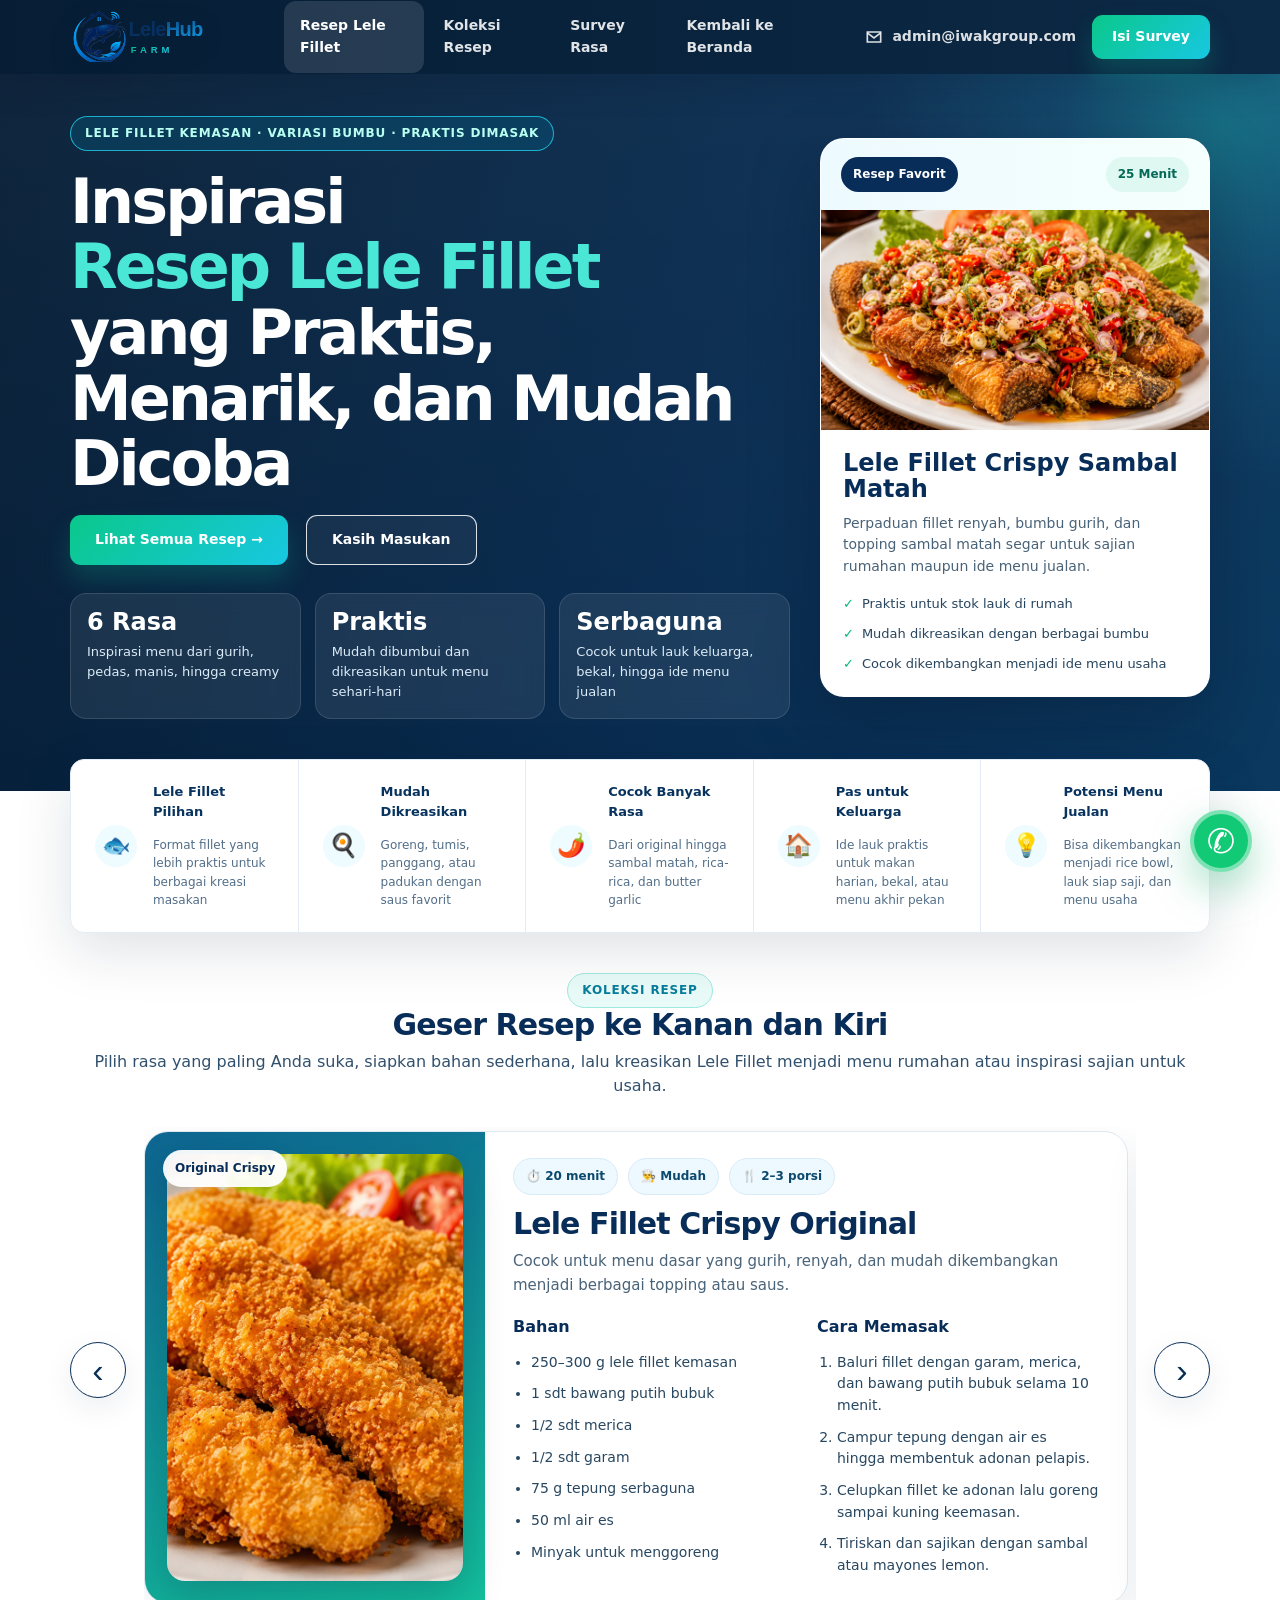
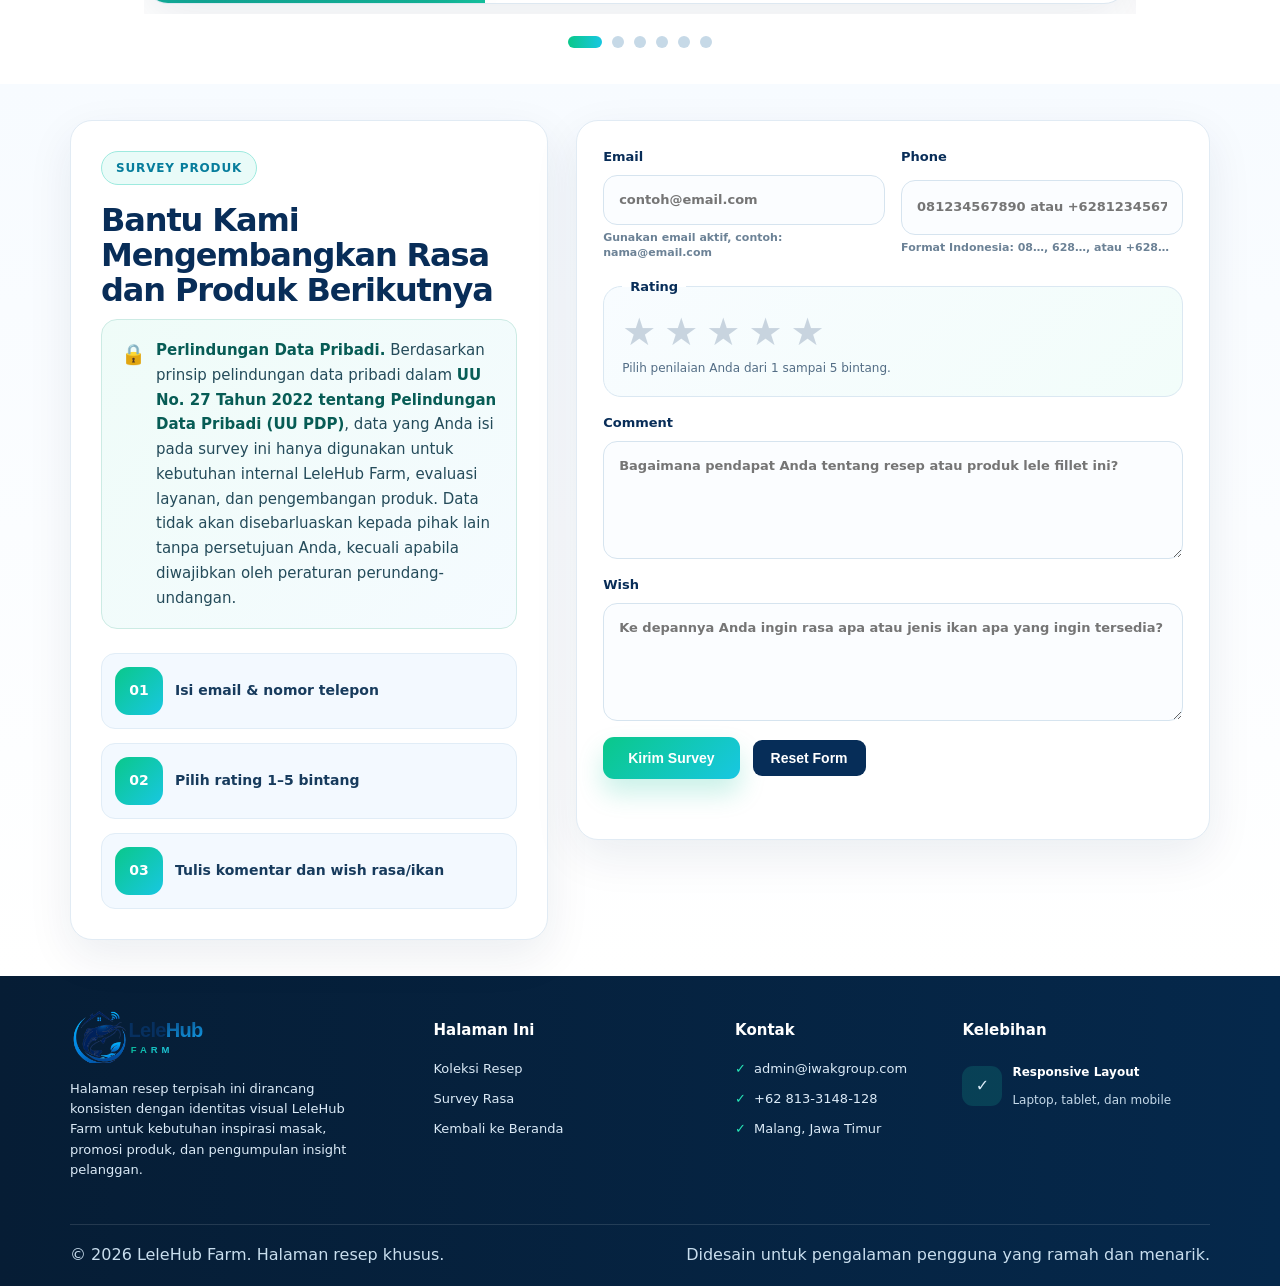
==== commit 4ae71d28: "crm files" ====
--- a/crm.html
+++ b/crm.html
@@ -6,7 +6,6 @@
   <meta name="description" content="Inspirasi resep membumbui dan memasak ikan lele fillet kemasan LeleHub Farm. Dilengkapi survey rasa dan produk yang diinginkan pelanggan.">
   <meta name="theme-color" content="#05213d">
   <meta name="robots" content="noindex, nofollow">
-  <meta http-equiv="Content-Security-Policy" content="default-src 'self'; img-src 'self' data:; script-src 'self'; style-src 'self'; connect-src 'self'; base-uri 'self'; object-src 'none'; frame-ancestors 'self'; form-action 'self' https://docs.google.com; upgrade-insecure-requests">
   <title>Inspirasi Resep Lele Fillet | LeleHub Farm</title>
   <link rel="icon" href="assets/img/favicon.png" type="image/png">
   <link rel="preload" href="assets/img/recipes/lele-sambal-matah-uhd.png" as="image">
@@ -431,7 +430,7 @@
 
   <a class="wa-float" href="https://wa.me/628133148128?text=Halo%20LeleHub%2C%20saya%20ingin%20bertanya%20tentang%20resep%20lele%20fillet." target="_blank" rel="noopener noreferrer" aria-label="Hubungi LeleHub Farm melalui WhatsApp">✆</a>
 
-  <script src="assets/js/main.js"></script>
-  <script src="assets/js/resep-lele-fillet.js"></script>
+  <script src="assets/js/main-v2.js?v=20260904-2"></script>
+  <script src="assets/js/resep-lele-fillet-v3.js?v=20260904-2"></script>
 </body>
 </html>
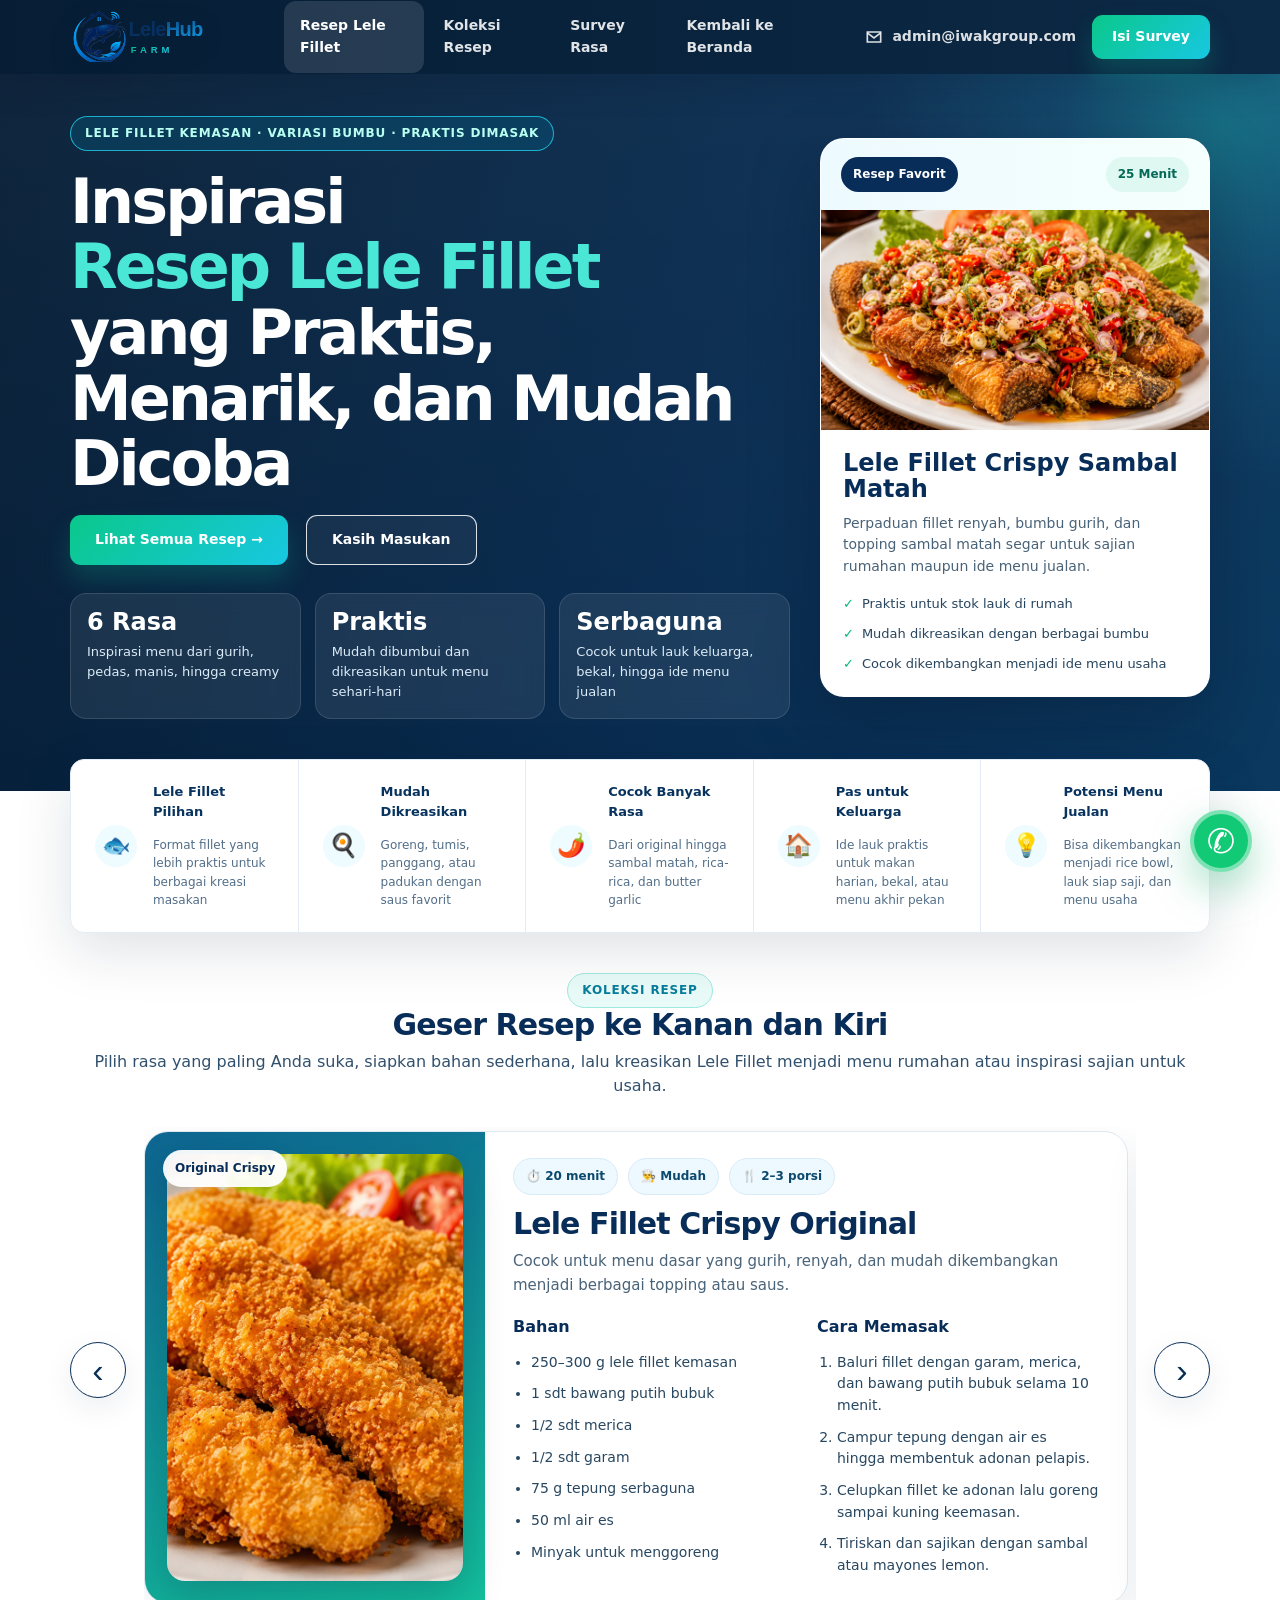
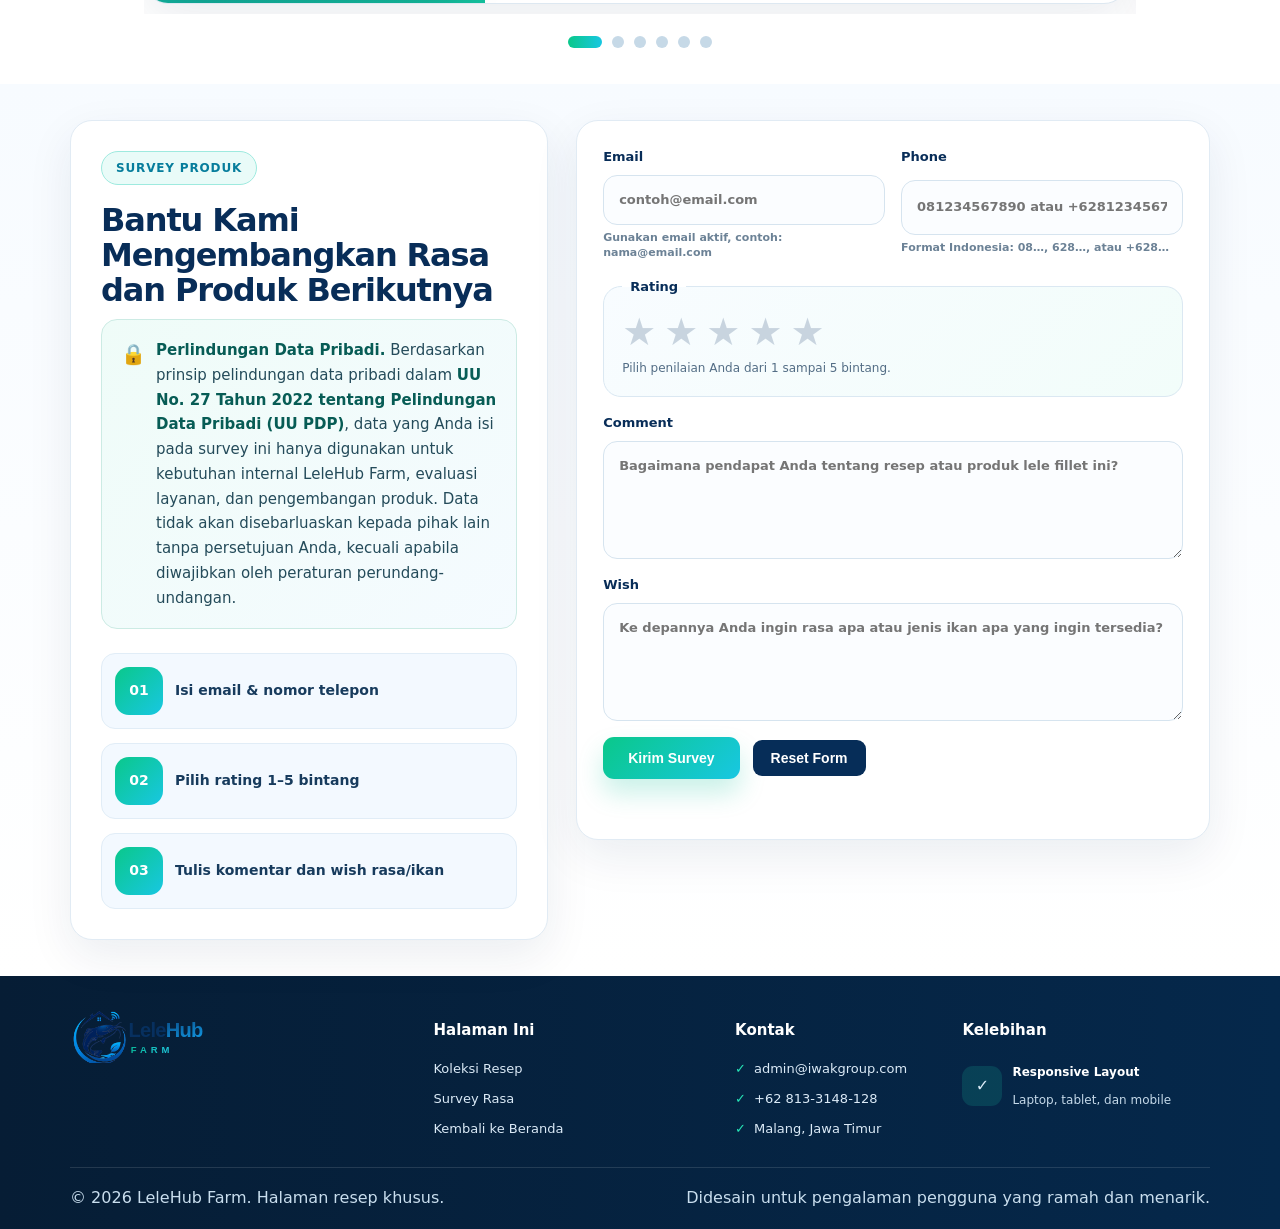
==== commit 95e90ca6: "Update crm.html" ====
--- a/crm.html
+++ b/crm.html
@@ -395,7 +395,7 @@
     <div class="container footer-grid">
       <div>
         <img class="footer-logo" src="assets/img/lelehub-logo.svg" alt="LeleHub Farm">
-        <p>Halaman resep terpisah ini dirancang konsisten dengan identitas visual LeleHub Farm untuk kebutuhan inspirasi masak, promosi produk, dan pengumpulan insight pelanggan.</p>
+        <p></p>
       </div>
       <div>
         <h3>Halaman Ini</h3>
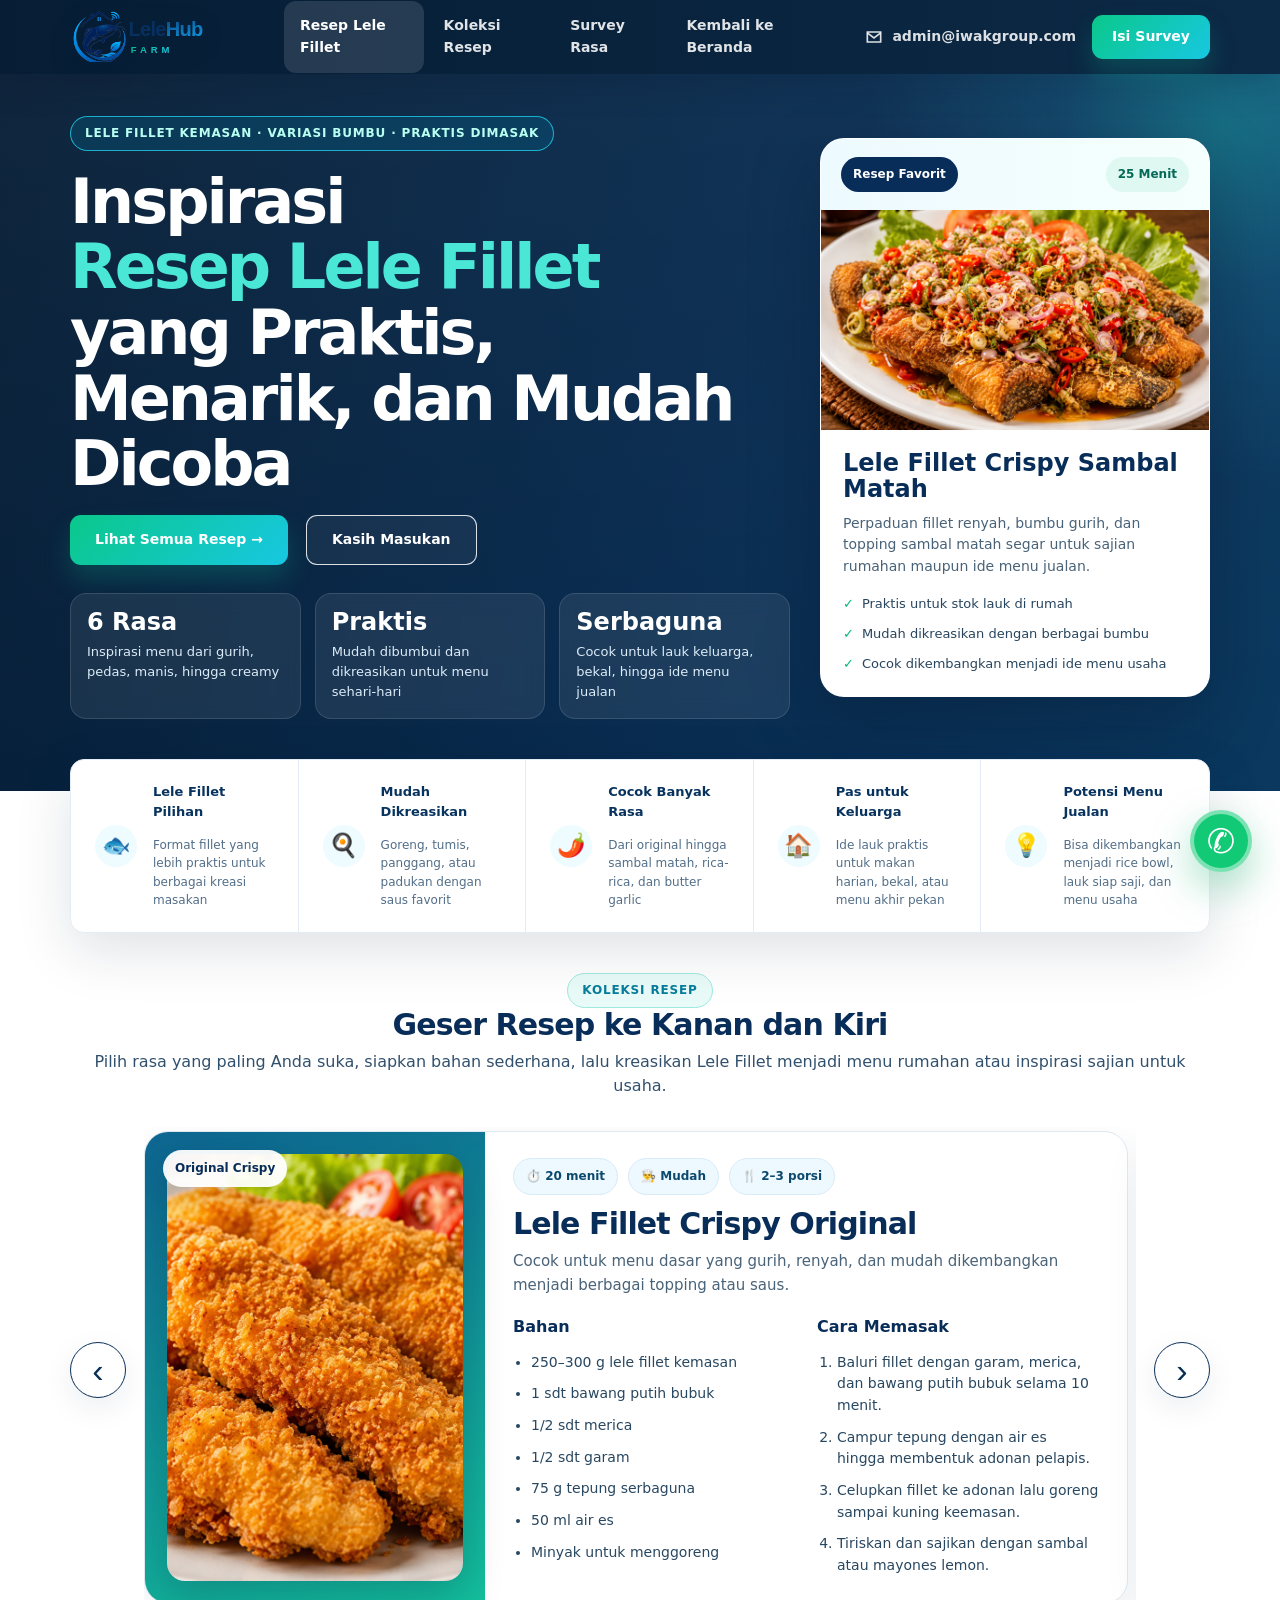
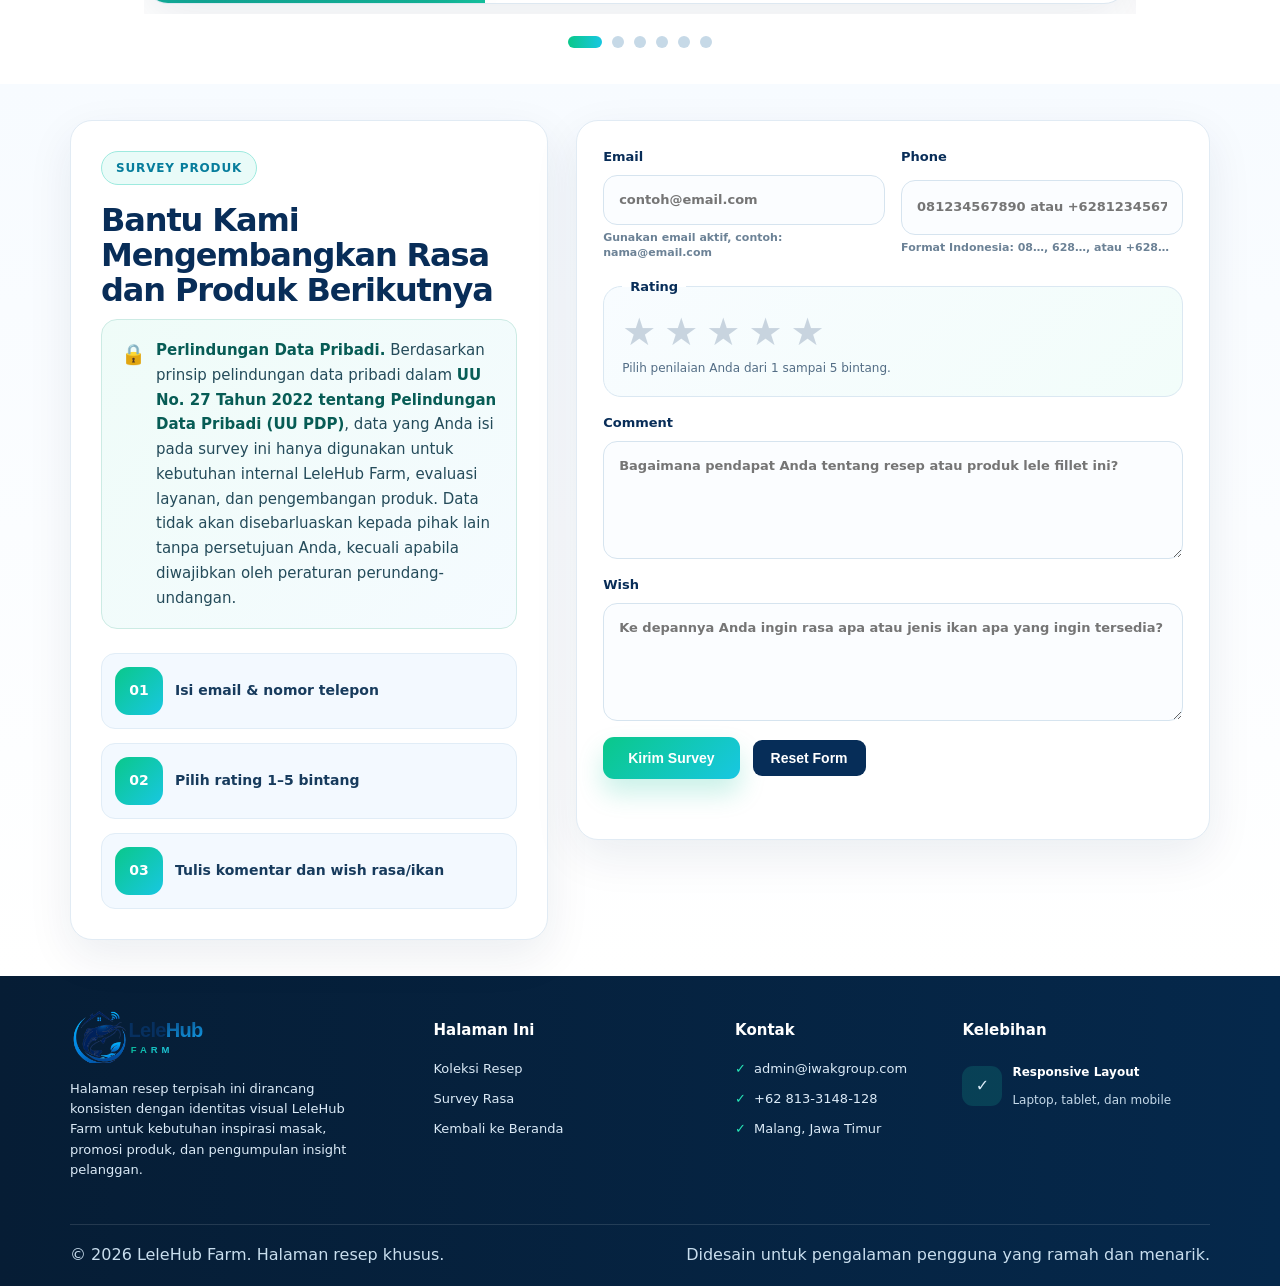
==== commit e578735c: "crm new" ====
--- a/crm.html
+++ b/crm.html
@@ -395,7 +395,7 @@
     <div class="container footer-grid">
       <div>
         <img class="footer-logo" src="assets/img/lelehub-logo.svg" alt="LeleHub Farm">
-        <p></p>
+        <p>Halaman resep terpisah ini dirancang konsisten dengan identitas visual LeleHub Farm untuk kebutuhan inspirasi masak, promosi produk, dan pengumpulan insight pelanggan.</p>
       </div>
       <div>
         <h3>Halaman Ini</h3>
@@ -431,6 +431,6 @@
   <a class="wa-float" href="https://wa.me/628133148128?text=Halo%20LeleHub%2C%20saya%20ingin%20bertanya%20tentang%20resep%20lele%20fillet." target="_blank" rel="noopener noreferrer" aria-label="Hubungi LeleHub Farm melalui WhatsApp">✆</a>
 
   <script src="assets/js/main-v2.js?v=20260904-2"></script>
-  <script src="assets/js/resep-lele-fillet-v3.js?v=20260904-2"></script>
+  <script src="assets/js/resep-lele-fillet-v4.js?v=20260904-3"></script>
 </body>
 </html>
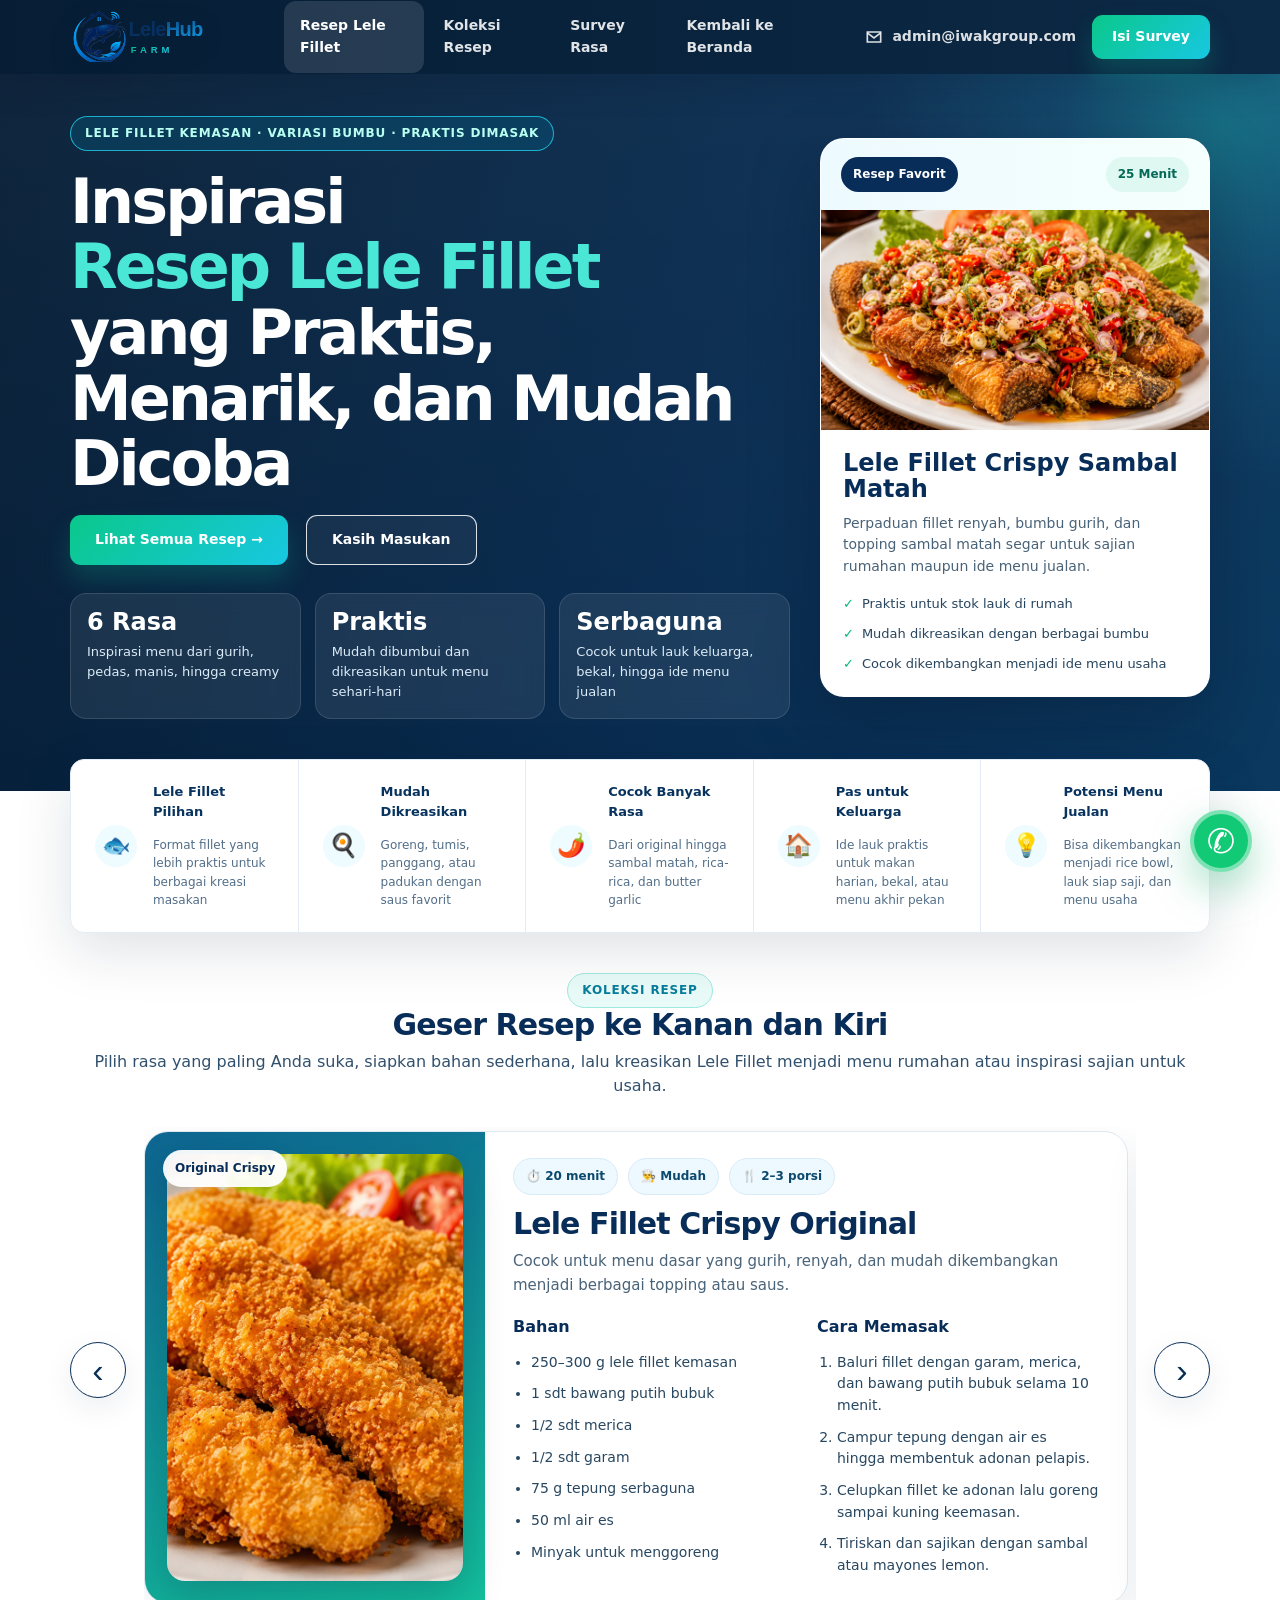
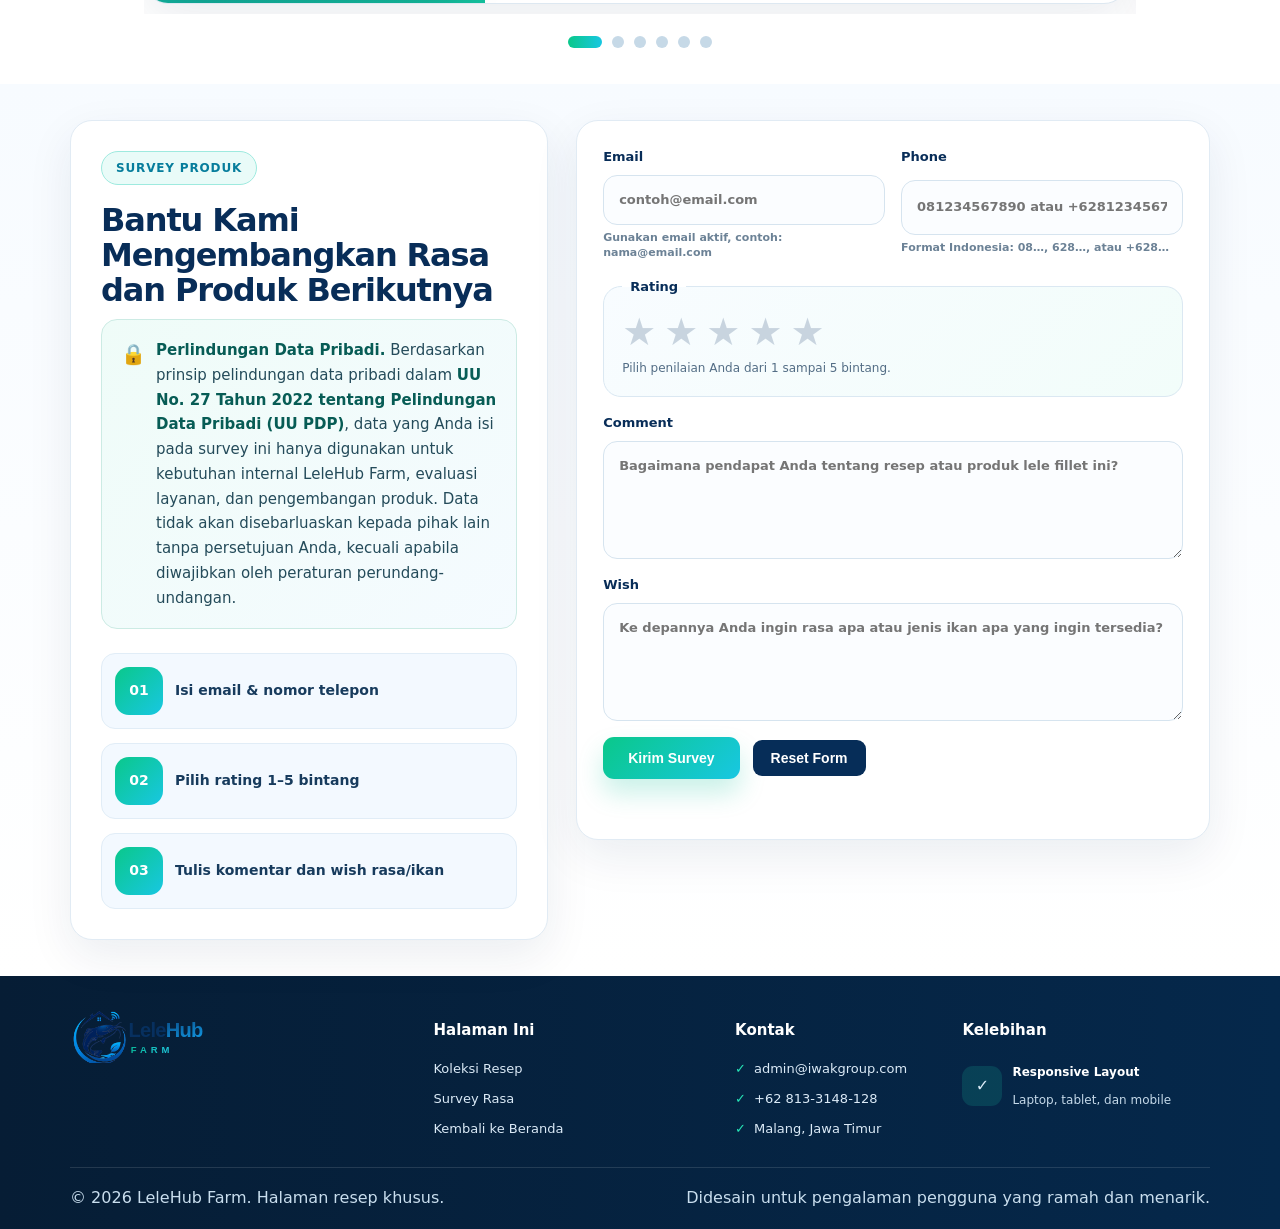
==== commit 36c5be33: "Update crm.html" ====
--- a/crm.html
+++ b/crm.html
@@ -395,7 +395,7 @@
     <div class="container footer-grid">
       <div>
         <img class="footer-logo" src="assets/img/lelehub-logo.svg" alt="LeleHub Farm">
-        <p>Halaman resep terpisah ini dirancang konsisten dengan identitas visual LeleHub Farm untuk kebutuhan inspirasi masak, promosi produk, dan pengumpulan insight pelanggan.</p>
+        <p></p>
       </div>
       <div>
         <h3>Halaman Ini</h3>
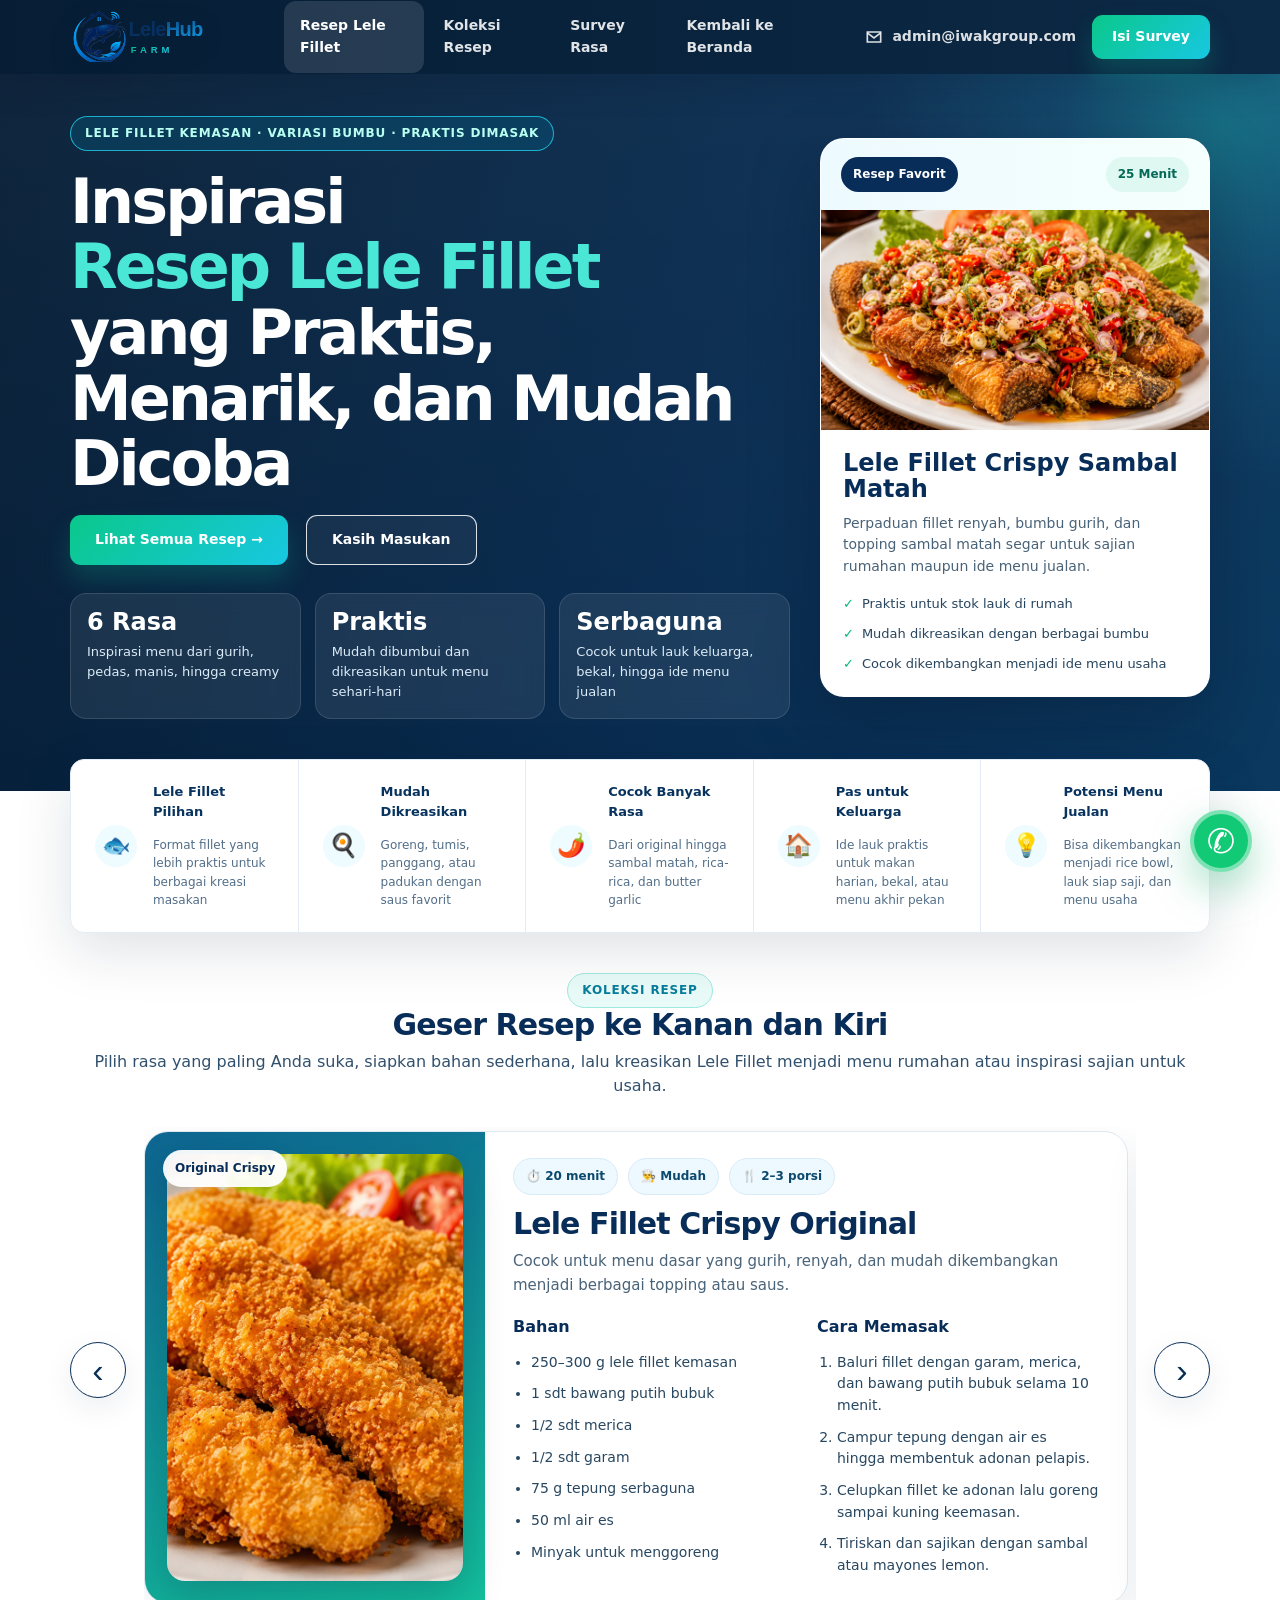
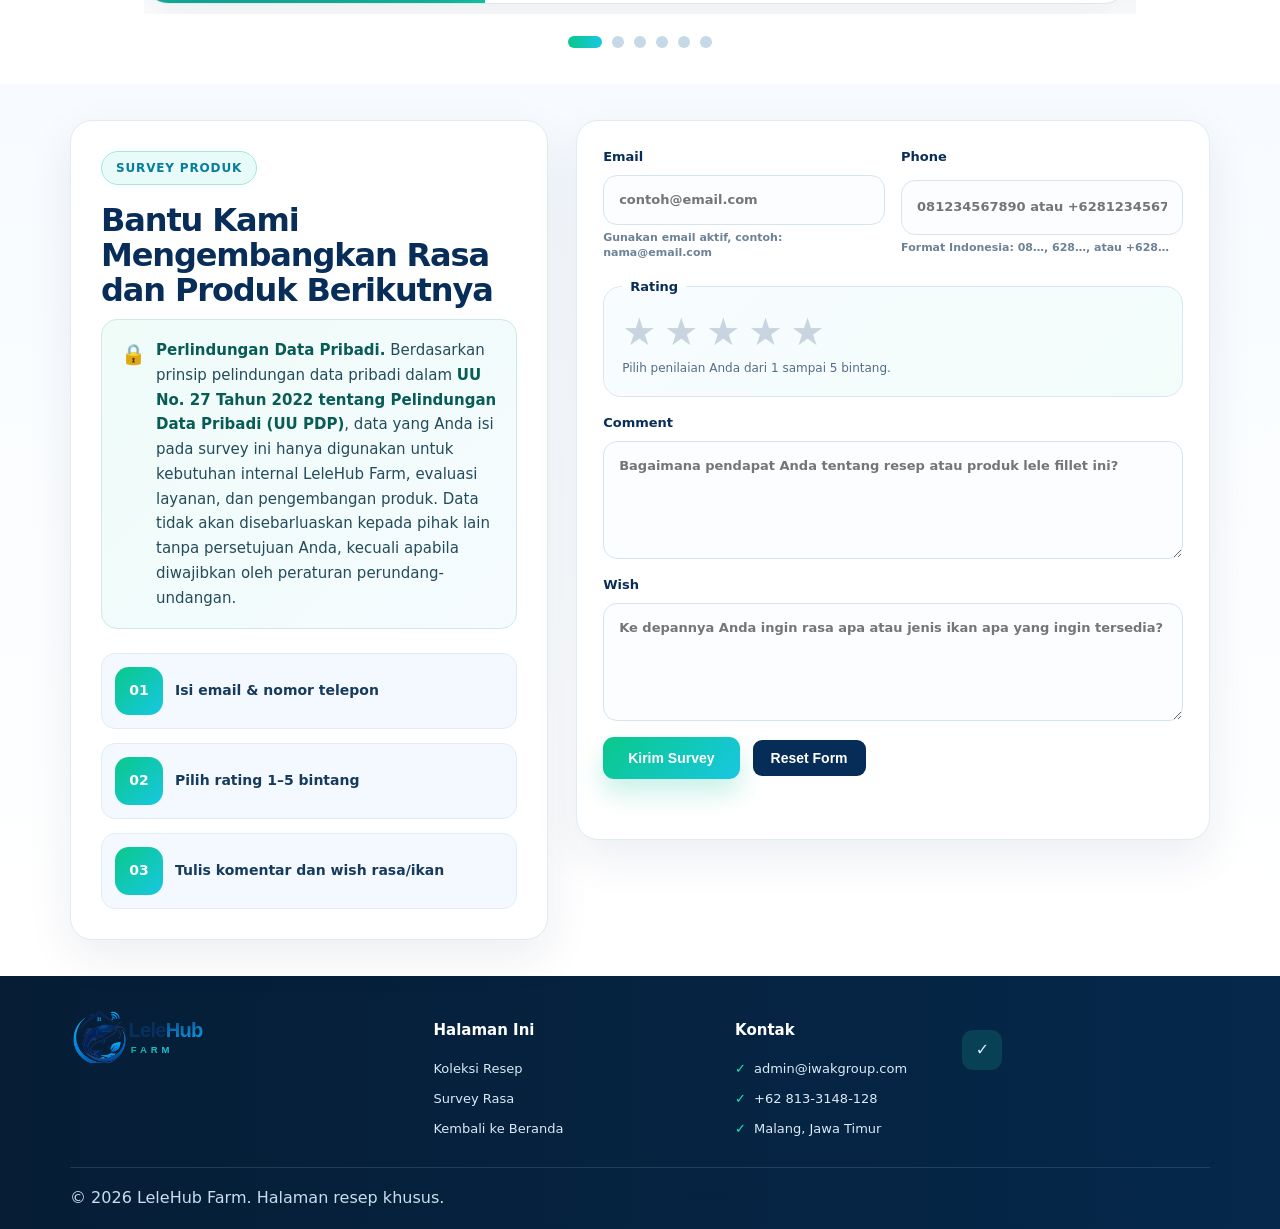
==== commit e298f38d: "Update crm.html" ====
--- a/crm.html
+++ b/crm.html
@@ -414,17 +414,17 @@
         </ul>
       </div>
       <div>
-        <h3>Kelebihan</h3>
+        <h3></h3>
         <div class="secure-badge">
           <span>✓</span>
-          <b>Responsive Layout</b>
-          <small>Laptop, tablet, dan mobile</small>
+          <b></b>
+          <small></small>
         </div>
       </div>
     </div>
     <div class="container footer-bottom">
       <span>© 2026 LeleHub Farm. Halaman resep khusus.</span>
-      <span>Didesain untuk pengalaman pengguna yang ramah dan menarik.</span>
+      <span></span>
     </div>
   </footer>
 
